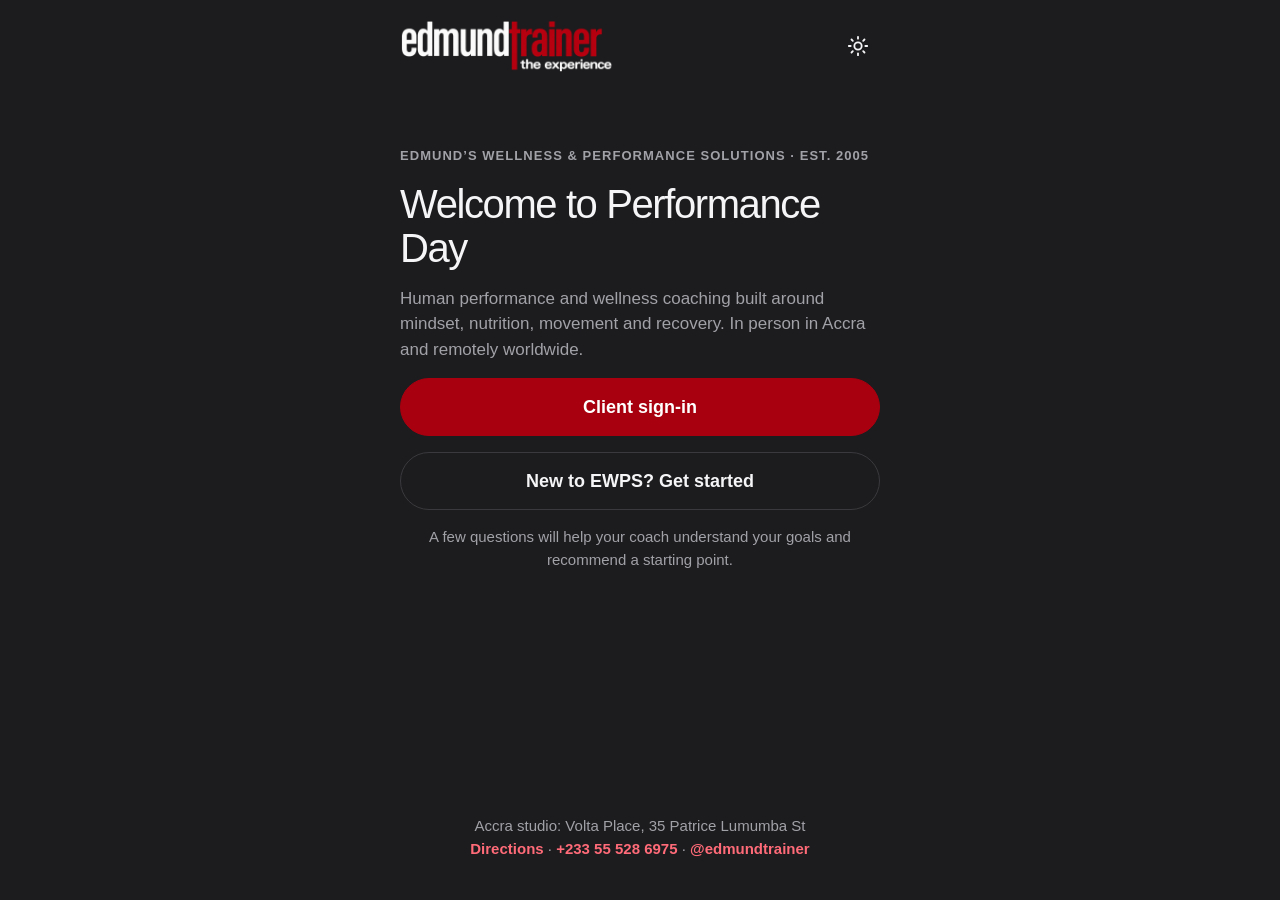
==== index.html @ da1c21c1 "Publish test build" ====
<!doctype html>
<html lang="en">
<head>
<meta charset="utf-8">
<meta name="viewport" content="width=device-width, initial-scale=1, viewport-fit=cover">
<title>Performance Day by EWPS</title>
<meta name="description" content="Human performance and wellness coaching by Edmund’s Wellness &amp; Performance Solutions, Accra.">
<meta name="theme-color" content="#1c1c1e">
<link rel="manifest" href="manifest.webmanifest">
<link rel="icon" href="icon.png" type="image/png">
<link rel="apple-touch-icon" href="icon.png">
  <script type="module" crossorigin src="./assets/index-C2_4aM_2.js"></script>
  <link rel="stylesheet" crossorigin href="./assets/index-CpLo59GN.css">
</head>
<body>
<div id="root"></div>
<noscript>Performance Day needs JavaScript turned on.</noscript>
</body>
</html>
---- assets/index-CpLo59GN.css ----
:root{--bg:#1c1c1e;--card:#29292c;--field:#232325;--fill:#343437;--fill-strong:#4a4a4f;--ink:#f5f5f7;--muted:#a1a1a8;--line:#3a3a3e;--accent:#a8000f;--accent-ink:#fff;--accent-soft:#d61e3033;--accent-mid:#d9606b;--accent-text:#ff6b78;--ok:#3ccb7f;--ok-soft:#3ccb7f26;--ok-fill:#1f9d5c;--warn:#f5b84a;--warn-soft:#f5b84a26;--bad:#ff6b78;--bad-soft:#d61e3033;--radius:26px;--shadow:none;--font:-apple-system, BlinkMacSystemFont, "SF Pro Display", "Segoe UI", Roboto, "Helvetica Neue", sans-serif;--lightningcss-light: ;--lightningcss-dark:initial;color-scheme:dark}:root[data-theme=light]{--bg:#f2f2f4;--card:#fff;--field:#fff;--fill:#e9e9ec;--fill-strong:#c9c9ce;--ink:#1c1c1e;--muted:#6b6b70;--line:#e2e2e6;--accent:#a0000e;--accent-soft:#f9e6e8;--accent-mid:#d98a91;--accent-text:#a0000e;--ok:#0f7a4d;--ok-soft:#e2f4ea;--ok-fill:#0f7a4d;--warn:#8a5a00;--warn-soft:#fff1d0;--bad:#b3261e;--bad-soft:#fde8e6;--lightningcss-light:initial;--lightningcss-dark: ;color-scheme:light}*{box-sizing:border-box}html{-webkit-text-size-adjust:100%}body{background:var(--bg);color:var(--ink);font:500 17px/1.5 var(--font);-webkit-font-smoothing:antialiased;margin:0}h1,h2,h3,p{margin:0}h1{letter-spacing:-.035em;font-size:32px;font-weight:500;line-height:1.1}h2{letter-spacing:-.02em;font-size:21px;font-weight:600;line-height:1.25}h3{font-size:17px;font-weight:600}a{color:var(--accent-text)}button,input,select,textarea{font:inherit;color:inherit}button{cursor:pointer}:focus-visible{outline:3px solid var(--accent-mid);outline-offset:2px}.muted{color:var(--muted)}.small{font-size:15px}.label{letter-spacing:.08em;text-transform:uppercase;color:var(--muted);font-size:13px;font-weight:700}.stack{flex-direction:column;gap:16px;display:flex}.stack.tight{gap:8px}.row{align-items:center;gap:12px;display:flex}.row.wrap{flex-wrap:wrap}.between{justify-content:space-between}.grow{flex:1;min-width:0}.center{text-align:center}.right{text-align:right}.nowrap{white-space:nowrap}.card{background:var(--card);border-radius:var(--radius);box-shadow:var(--shadow);padding:20px}.card.flat{box-shadow:none;border:1px solid var(--line)}.card.tap{text-align:left;border:0;width:100%;display:block}.card.tap:hover{background:var(--fill)}.btn{border:1.5px solid var(--line);min-height:48px;color:var(--ink);white-space:nowrap;background:0 0;border-radius:999px;justify-content:center;align-items:center;gap:8px;padding:0 22px;font-weight:700;text-decoration:none;display:inline-flex}.btn:hover{border-color:var(--ink)}.btn.primary{background:var(--accent);border-color:var(--accent);color:var(--accent-ink)}.btn.primary:hover{filter:brightness(1.08)}.btn.dark{background:var(--ink);border-color:var(--ink);color:var(--bg)}.btn.white{color:#1c1c1e;background:#fff;border-color:#fff}.btn.danger{color:var(--bad)}.btn.sm{min-height:44px;padding:0 16px;font-size:15px}.btn.block{width:100%}.btn.big{min-height:58px;font-size:18px}.btn:disabled{opacity:.45;cursor:not-allowed}.icon-btn{width:44px;height:44px;color:inherit;background:0 0;border:0;border-radius:50%;place-items:center;display:inline-grid}.icon-btn:hover{background:var(--fill)}.link{color:var(--accent-text);background:0 0;border:0;min-height:44px;padding:0;font-weight:700;text-decoration:none}.badge{background:var(--fill);color:var(--ink);white-space:nowrap;border-radius:999px;align-items:center;gap:6px;padding:3px 10px;font-size:13px;font-weight:700;display:inline-flex}.badge.ok{background:var(--ok-soft);color:var(--ok)}.badge.warn{background:var(--warn-soft);color:var(--warn)}.badge.bad{background:var(--bad-soft);color:var(--bad)}.badge.info{background:var(--accent-soft);color:var(--accent-text)}.logo{object-fit:contain;align-self:flex-start;width:auto;height:34px;display:block}.logo.lg{height:52px}.logo.on-light,:root[data-theme=light] .logo.on-dark{display:none}:root[data-theme=light] .logo.on-light{display:block}.card.tap.row{display:flex}.avatar{background:var(--fill);color:var(--ink);letter-spacing:.02em;border-radius:50%;flex:none;place-items:center;font-weight:600;display:grid}.input,select.input,textarea.input{border:1.5px solid var(--line);background:var(--field);border-radius:14px;width:100%;min-height:52px;padding:12px 16px}textarea.input{resize:vertical;min-height:96px}.input[type=date],.input[type=time]{appearance:none;min-width:0;max-width:100%;display:block}.input:focus{border-color:var(--accent);box-shadow:0 0 0 4px var(--accent-soft);outline:none}.field{flex-direction:column;gap:8px;font-weight:700;display:flex}.field .hint{color:var(--muted);font-size:15px;font-weight:500}.chips{flex-wrap:wrap;gap:8px;display:flex}.chips.scroll{scrollbar-width:none;flex-wrap:nowrap;margin:0 -20px;padding:2px 20px;overflow-x:auto}.chip{border:1.5px solid var(--line);background:var(--field);white-space:nowrap;border-radius:999px;min-height:44px;padding:0 16px;font-weight:600}.chip[aria-pressed=true],.chip.on{background:var(--ink);border-color:var(--ink);color:var(--bg)}.choice{border:1.5px solid var(--line);background:var(--field);text-align:left;border-radius:16px;align-items:center;gap:12px;width:100%;min-height:56px;padding:12px 16px;font-weight:600;display:flex}.choice[aria-pressed=true]{border-color:var(--accent);background:var(--accent-soft)}.choice .dot{border:2px solid var(--fill-strong);border-radius:50%;flex:none;place-items:center;width:22px;height:22px;display:grid}.choice[aria-pressed=true] .dot{border-color:var(--accent);background:var(--accent);color:#fff}.switch{background:var(--fill-strong);border:0;border-radius:999px;flex:none;width:52px;height:32px;transition:background .15s;position:relative}.switch:after{content:"";background:#fff;border-radius:50%;width:26px;height:26px;transition:transform .15s;position:absolute;top:3px;left:3px;box-shadow:0 1px 3px #00000040}.switch[aria-checked=true]{background:var(--accent)}.switch[aria-checked=true]:after{transform:translate(20px)}.seg{background:var(--fill);border-radius:999px;padding:4px;display:flex}.seg button{min-height:44px;color:var(--muted);background:0 0;border:0;border-radius:999px;flex:1;padding:0 12px;font-weight:700}.seg button[aria-pressed=true]{background:var(--ink);color:var(--bg)}.list{flex-direction:column;display:flex}.list>*{border-bottom:1px solid var(--line);padding:14px 0}.list>:last-child{border-bottom:0;padding-bottom:0}.list>:first-child{padding-top:0}.list-btn:last-child{border-bottom:0}a.list-btn{color:inherit;padding:12px 0;text-decoration:none}.clamp{-webkit-line-clamp:2;-webkit-box-orient:vertical;display:-webkit-box;overflow:hidden}.list-btn{border:0;border-bottom:1px solid var(--line);text-align:left;background:0 0;align-items:center;gap:12px;width:100%;min-height:56px;padding:10px 0;display:flex}.bar{background:var(--fill);border-radius:999px;height:10px;overflow:hidden}.bar>i{background:var(--accent);border-radius:999px;height:100%;display:block}.sheet-back{z-index:50;background:#12151a73;justify-content:center;align-items:flex-end;animation:.15s fade;display:flex;position:fixed;inset:0}.sheet{background:var(--bg);width:100%;max-width:560px;max-height:92dvh;padding:20px 20px calc(24px + env(safe-area-inset-bottom));border-radius:28px 28px 0 0;animation:.2s rise;overflow-y:auto}.sheet.drawer{max-width:620px}@media (width>=900px){.sheet-back{align-items:center}.sheet{border-radius:28px}.sheet-back.drawer{justify-content:flex-end;align-items:stretch}.sheet.drawer{border-radius:0;height:100dvh;max-height:none;padding:28px;animation:.2s slide}}@keyframes fade{0%{opacity:0}}@keyframes rise{0%{opacity:0;transform:translateY(24px)}}@keyframes slide{0%{opacity:0;transform:translate(40px)}}@media (prefers-reduced-motion:reduce){*{transition:none!important;animation:none!important}}.toast{left:50%;bottom:calc(96px + env(safe-area-inset-bottom));z-index:60;background:var(--ink);color:var(--bg);text-align:center;border-radius:999px;max-width:calc(100vw - 32px);padding:12px 20px;font-size:15px;font-weight:600;animation:.2s rise;position:fixed;transform:translate(-50%);box-shadow:0 8px 24px #00000040}.phone h1{font-size:40px}.phone{max-width:520px;min-height:100dvh;padding:20px 20px calc(110px + env(safe-area-inset-bottom));flex-direction:column;gap:18px;margin:0 auto;display:flex}.tabbar{z-index:20;left:50%;bottom:calc(12px + env(safe-area-inset-bottom));background:var(--card);border:1px solid var(--line);border-radius:999px;width:min(488px,100vw - 24px);padding:6px;display:flex;position:fixed;transform:translate(-50%)}.tabbar a{text-align:center;white-space:nowrap;letter-spacing:-.01em;min-width:0;min-height:56px;color:var(--muted);border-radius:22px;flex-direction:column;flex:1 1 0;justify-content:center;align-items:center;gap:2px;padding:0 2px;font-size:clamp(9.5px,2.9vw,11px);font-weight:700;line-height:1.15;text-decoration:none;display:flex}.tabbar a[aria-current=page]{background:var(--accent);color:#fff}.hero{background:var(--accent);color:#fff;border-radius:34px;flex-direction:column;gap:16px;padding:24px;display:flex;position:relative;overflow:hidden}.hero:before{content:"";background:#ffffff1a;border-radius:50%;width:220px;height:220px;position:absolute;top:-70px;right:-70px}.hero:after{content:"";background:#ffffff12;border-radius:50%;width:120px;height:120px;position:absolute;top:60px;right:30px}.hero>*{z-index:1;position:relative}.hero .label{color:#ffffffc7}.hero .lift{border-top:1px solid #fff3;justify-content:space-between;gap:12px;padding:10px 0;font-size:16px;display:flex}.hero .lift b{font-weight:700}.hero .lift small{opacity:.8;font-size:14px;font-weight:500;display:block}.week{grid-template-columns:repeat(7,1fr);gap:6px;display:grid}.week div{color:var(--muted);flex-direction:column;align-items:center;gap:6px;font-size:13px;font-weight:700;display:flex}.week i{background:var(--fill);width:38px;height:38px;color:var(--ink);border-radius:50%;place-items:center;font-size:15px;font-style:normal;display:grid}.week .done i{background:var(--ok-fill);color:#fff}.week .now i{box-shadow:0 0 0 2px var(--bg), 0 0 0 4px var(--ink)}.week .now{color:var(--ink)}.bubble{background:var(--card);max-width:86%;box-shadow:var(--shadow);border-radius:20px 20px 20px 6px;align-self:flex-start;padding:12px 16px}.bubble.mine{background:var(--accent);color:#fff;border-radius:20px 20px 6px;align-self:flex-end}.bubble time{opacity:.7;margin-top:4px;font-size:12px;display:block}.stats{grid-template-columns:repeat(auto-fit,minmax(96px,1fr));gap:12px;display:grid}.stat{background:var(--card);border-radius:var(--radius);box-shadow:var(--shadow);padding:16px}.stat b{letter-spacing:-.02em;font-size:30px;font-weight:500;line-height:1.1;display:block}.stat span{color:var(--muted);font-size:14px;font-weight:600}.stat em{color:var(--ok);font-size:14px;font-style:normal;font-weight:700}button.stat{text-align:left;border:0}button.stat:hover{outline:2px solid var(--ink)}.check{text-align:left;background:0 0;border:0;align-items:center;gap:12px;width:100%;min-height:52px;padding:4px 0;font-weight:600;display:flex}.check .box{border:2px solid var(--fill-strong);color:#0000;border-radius:50%;flex:none;place-items:center;width:28px;height:28px;display:grid}.check[aria-pressed=true] .box{background:var(--ok-fill);border-color:var(--ok-fill);color:#fff}.check[aria-pressed=true] .t{color:var(--muted);text-decoration:line-through}.player{flex-direction:column;gap:16px;max-width:560px;min-height:100dvh;margin:0 auto;padding:12px 20px 32px;display:flex}.stage{aspect-ratio:16/10;color:#fff;background:#0e0e10;border-radius:28px;position:relative;overflow:hidden}.stage video{object-fit:cover;width:100%;height:100%;position:absolute;inset:0}.stage .ph{color:#fff9;place-items:center;display:grid;position:absolute;inset:0}.coach{grid-template-columns:104px 1fr;gap:10px;display:grid}.coach .map{background:var(--card);text-align:center;color:var(--muted);border-radius:20px;flex-direction:column;align-items:center;gap:4px;padding:10px 8px;font-size:12px;font-weight:600;display:flex}.coach .map svg{width:100%;height:96px}.coach .cue{background:var(--card);text-align:left;color:var(--ink);border:0;border-radius:20px;padding:14px 16px;font-size:17px;font-weight:600;line-height:1.35}.coach .cue small{color:var(--muted);letter-spacing:.06em;text-transform:uppercase;margin-bottom:4px;font-size:12px;font-weight:700;display:block}.set{grid-template-columns:32px 1fr 1fr 48px;align-items:center;gap:6px;padding:8px 0;display:grid}.set .n{background:var(--fill);border-radius:50%;place-items:center;width:32px;height:32px;font-size:15px;font-weight:700;display:grid}.set.done .n{background:var(--ok-fill);color:#fff}.stepper{background:var(--field);border:1.5px solid var(--line);border-radius:14px;align-items:center;height:52px;display:flex}.stepper button{width:32px;height:100%;color:var(--muted);background:0 0;border:0;font-size:22px;font-weight:700}.stepper span{text-align:center;white-space:nowrap;flex:1;font-size:16px;font-weight:700}.set .tick{border:2px solid var(--fill-strong);background:var(--field);width:48px;height:48px;color:var(--fill-strong);border-radius:50%;place-items:center;display:grid}.set.done .tick{background:var(--ok-fill);border-color:var(--ok-fill);color:#fff}.rest{background:var(--ink);color:var(--bg);border-radius:20px;align-items:center;gap:12px;padding:14px 18px;display:flex;position:sticky;bottom:12px;box-shadow:0 12px 32px #0000004d}.rest b{font-variant-numeric:tabular-nums;font-size:26px;font-weight:700}.steps{gap:4px;display:flex}.steps i{background:var(--fill-strong);border-radius:99px;flex:1;height:5px}.steps i.on{background:var(--accent)}.gps{grid-template-columns:1fr auto 1fr;align-items:center;gap:10px;display:grid}.gps .pt{background:var(--card);box-shadow:var(--shadow);border-radius:16px;padding:12px 14px}table.t{border-collapse:collapse;width:100%;font-size:16px}table.t th{text-align:left;letter-spacing:.06em;text-transform:uppercase;color:var(--muted);padding:0 8px 8px 0;font-size:13px;font-weight:700}table.t td{border-top:1px solid var(--line);vertical-align:middle;padding:12px 8px 12px 0}table.t tr.tap{cursor:pointer}table.t tr.tap:hover td{background:var(--fill)}.team{grid-template-columns:264px 1fr;min-height:100dvh;display:grid}.side{background:var(--card);border-right:1px solid var(--line);flex-direction:column;gap:4px;height:100dvh;padding:24px 16px;display:flex;position:sticky;top:0;overflow-y:auto}.brand{letter-spacing:-.01em;align-items:center;gap:10px;padding:0 8px 20px;font-size:17px;font-weight:600;display:flex}.brand .logo{height:34px}.nav a{min-height:46px;color:var(--muted);white-space:nowrap;border-radius:14px;align-items:center;gap:12px;padding:0 12px;font-size:16px;font-weight:700;text-decoration:none;display:flex}.nav a svg{flex:none}.nav a:hover{background:var(--fill);color:var(--ink)}.nav a[aria-current=page]{background:var(--ink);color:var(--bg)}.nav a .count{background:var(--accent);color:#fff;border-radius:999px;margin-left:auto;padding:1px 8px;font-size:12px}.nav{flex-direction:column;gap:4px;display:flex}.side .who{border-top:1px solid var(--line);margin-top:auto;padding:12px 8px 0}.main{min-width:0;padding:32px clamp(16px,4vw,48px) 64px}.main>.stack{max-width:1120px}.main .stats{grid-template-columns:repeat(auto-fit,minmax(150px,1fr))}.cols{grid-template-columns:repeat(auto-fit,minmax(min(100%,400px),1fr));align-items:start;gap:16px;display:grid}.topbar{display:none}@media (width<=899px){.team{display:block}.side{z-index:20;border-right:0;border-bottom:1px solid var(--line);flex-direction:column;gap:6px;height:auto;padding:10px 12px 8px;position:sticky;top:0}.brand{padding:0 4px;font-size:16px}.brand .logo{height:26px}.nav{scrollbar-width:none;flex-direction:row;gap:6px;overflow-x:auto}.nav a{background:var(--fill);border-radius:999px;min-height:44px;padding:0 14px;font-size:15px}.nav a svg,.side .who{display:none}.main{padding:20px 16px 64px}h1{font-size:26px}.hide-sm{display:none}}@media (width>=900px){.only-sm{display:none}}.cal{grid-template-columns:repeat(7,minmax(128px,1fr));gap:8px;padding-bottom:8px;display:grid;overflow-x:auto}.cal .day{background:var(--card);border-radius:16px;flex-direction:column;gap:6px;min-height:200px;padding:10px;display:flex}.cal .day.now{outline:2px solid var(--ink)}.cal .slot{text-align:left;background:var(--fill);border:0;border-radius:10px;width:100%;padding:8px;font-size:14px;font-weight:600;line-height:1.3}.cal .slot.pt{background:var(--accent-soft)}.cal .slot.group{background:var(--ok-soft)}.cal .slot.assessment{background:var(--warn-soft)}.cal .slot.free{border:1.5px dashed var(--line);color:var(--muted);background:0 0}.cal .slot.block{background:repeating-linear-gradient(135deg, var(--fill) 0 6px, transparent 6px 12px);color:var(--muted)}.banner{background:var(--warn-soft);color:var(--warn);border-radius:16px;padding:12px 16px;font-size:15px;font-weight:600}.demo-links{max-width:720px;margin:0 auto;padding:48px 20px}details.fold>summary{cursor:pointer;justify-content:space-between;align-items:center;min-height:32px;list-style:none;display:flex}details.fold>summary::-webkit-details-marker{display:none}details.fold>summary:after{content:"+";color:var(--muted);font-size:24px}details.fold[open]>summary:after{content:"–"}.diagram{background:#000;border-radius:20px;width:100%;display:block}.diagram.zoom{margin:0 auto;overflow:hidden}.diagram.zoom img{max-width:none;height:100%;transition:transform .25s;display:block}.parts{background:var(--card);border-radius:20px;align-items:center;gap:8px;padding:10px 8px;display:flex}.parts .grow{flex-direction:column;justify-content:center;min-height:56px;display:flex}.parts small{color:var(--muted);font-weight:600}.parts b{font-size:19px}.parts p{margin:2px 0 0;font-size:17px;line-height:1.35}.thumb{aspect-ratio:16/9;object-fit:cover;background:#000;border-radius:10px;flex:none;width:88px}.period{border-top:1px solid var(--line);flex-direction:column;gap:2px;padding:8px 0;display:flex}.period:first-of-type{border-top:0}.period.now .label{color:var(--accent-text)}.dose{background:var(--ink);color:var(--bg)}.dose .label{color:var(--accent-mid)}.dose p{margin:0;font-size:20px;font-weight:600;line-height:1.35}.highlight{box-shadow:0 0 0 3px var(--accent)}@media (prefers-reduced-motion:reduce){.diagram.zoom img{transition:none}}
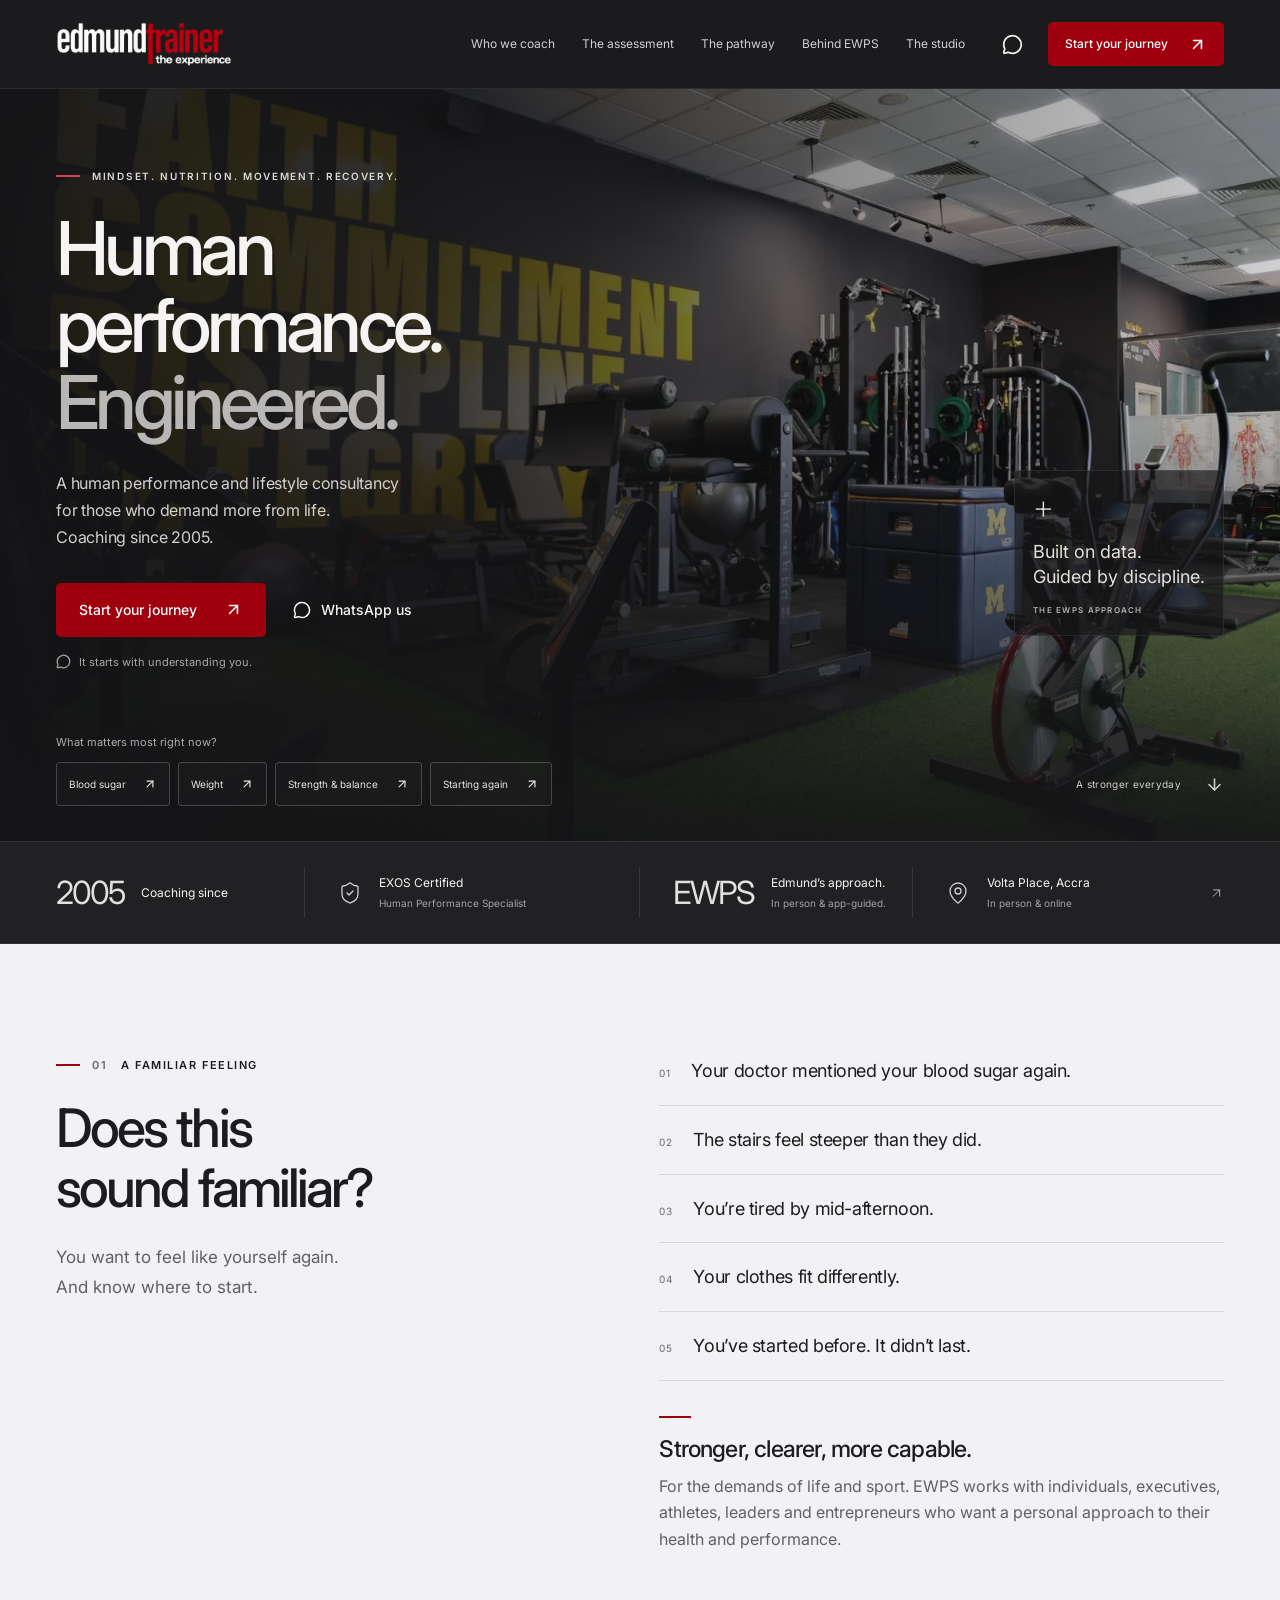
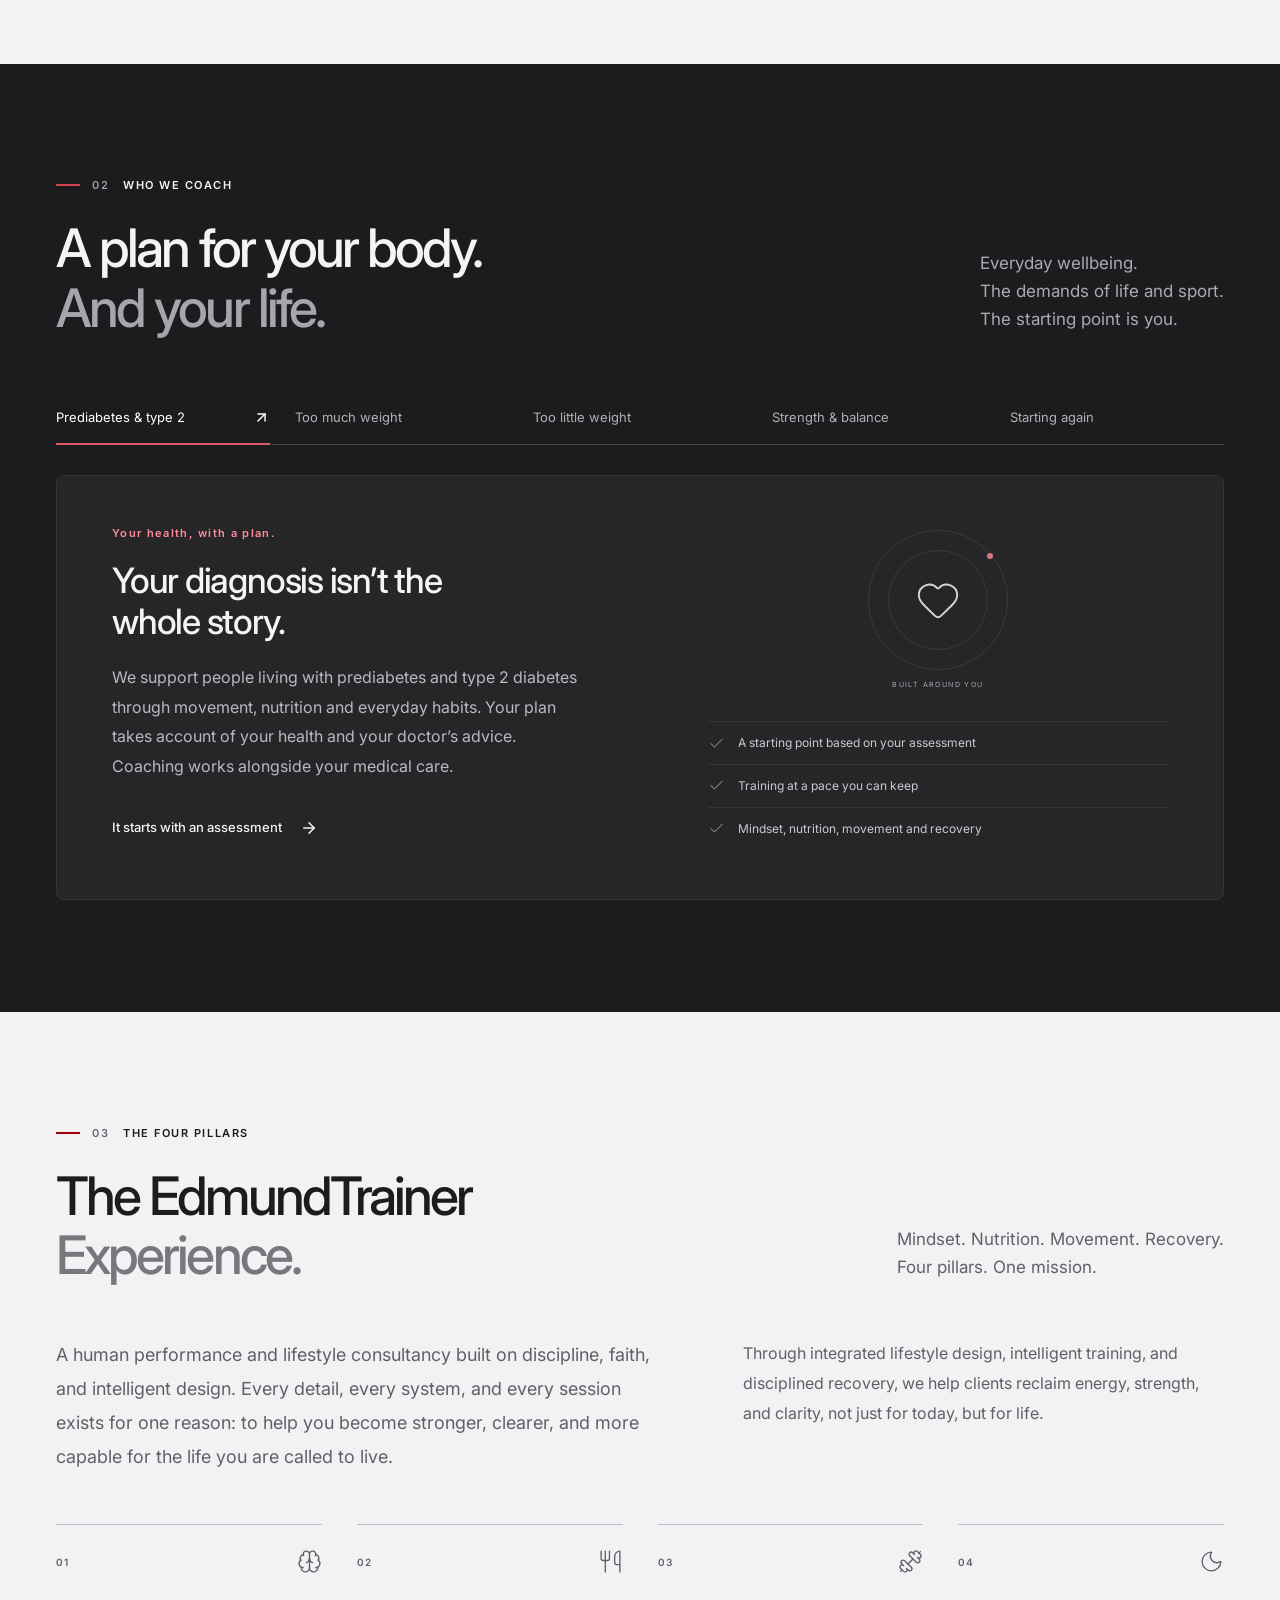
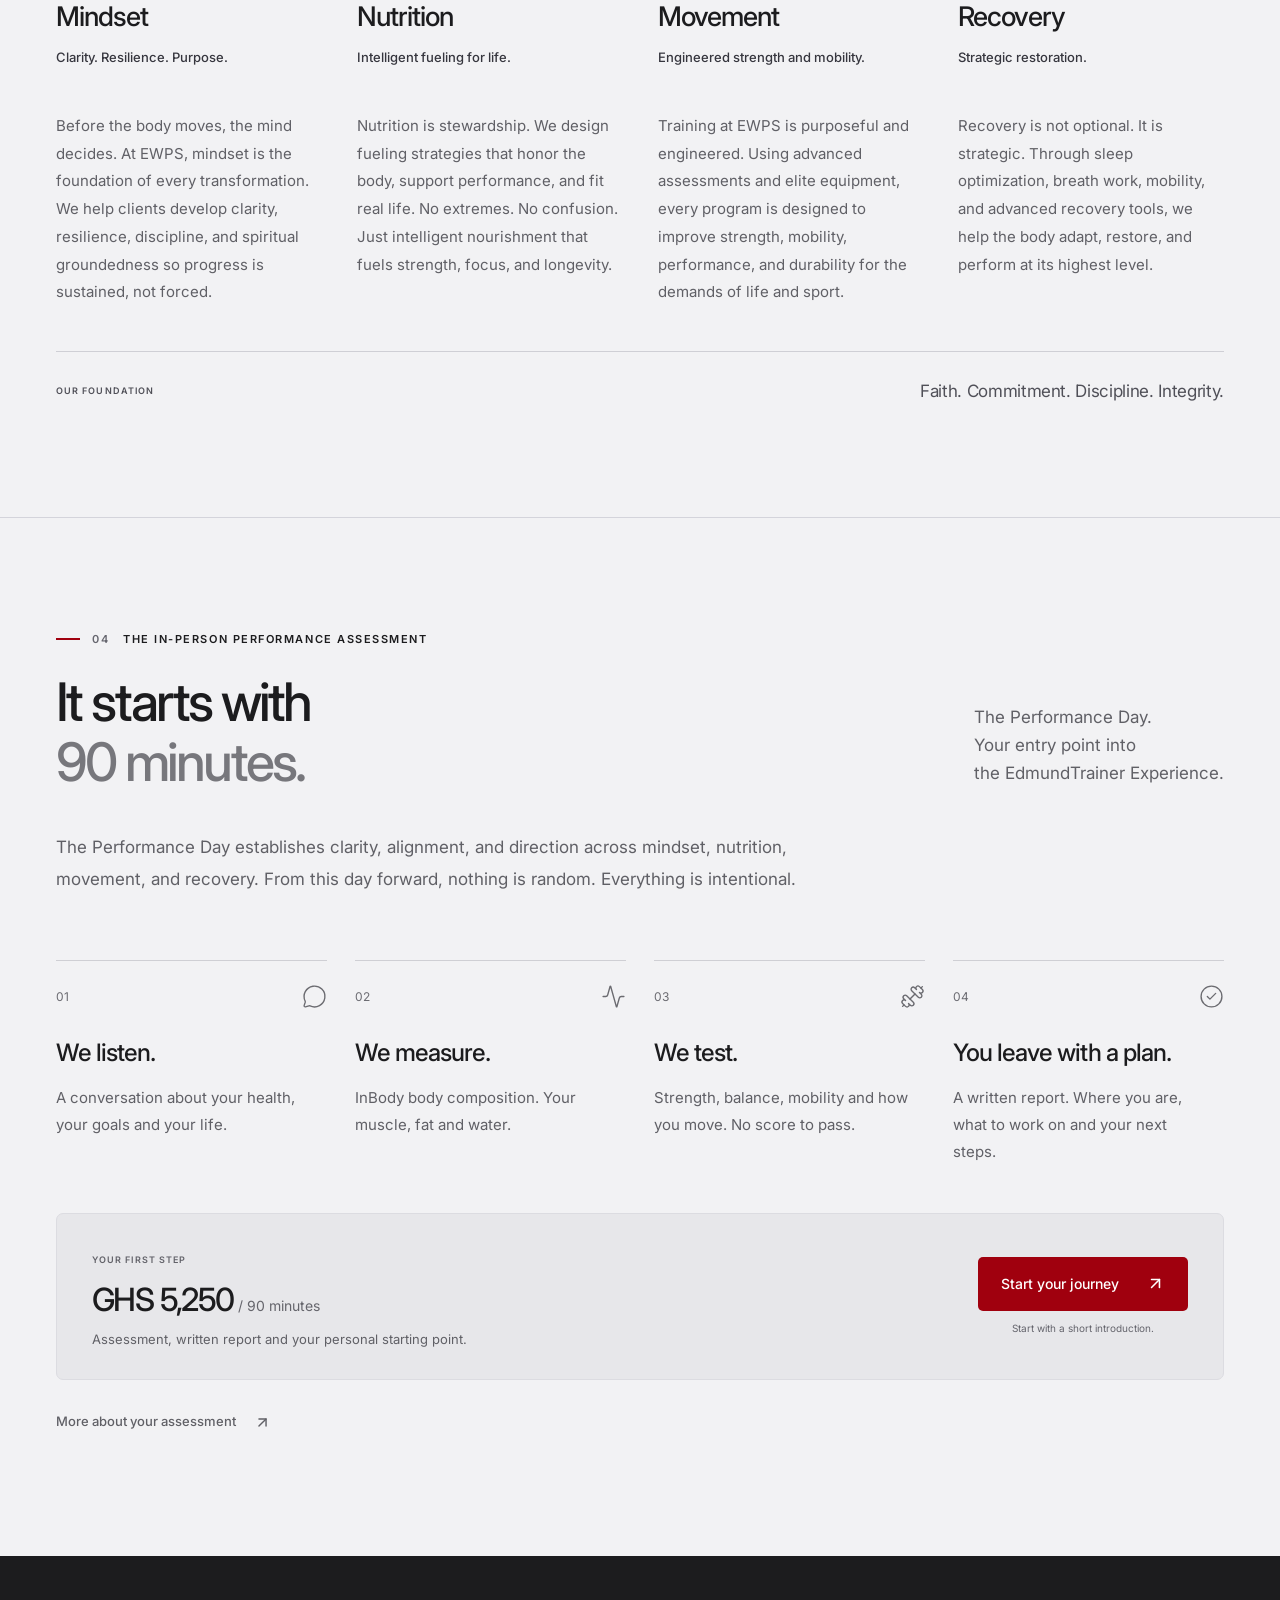
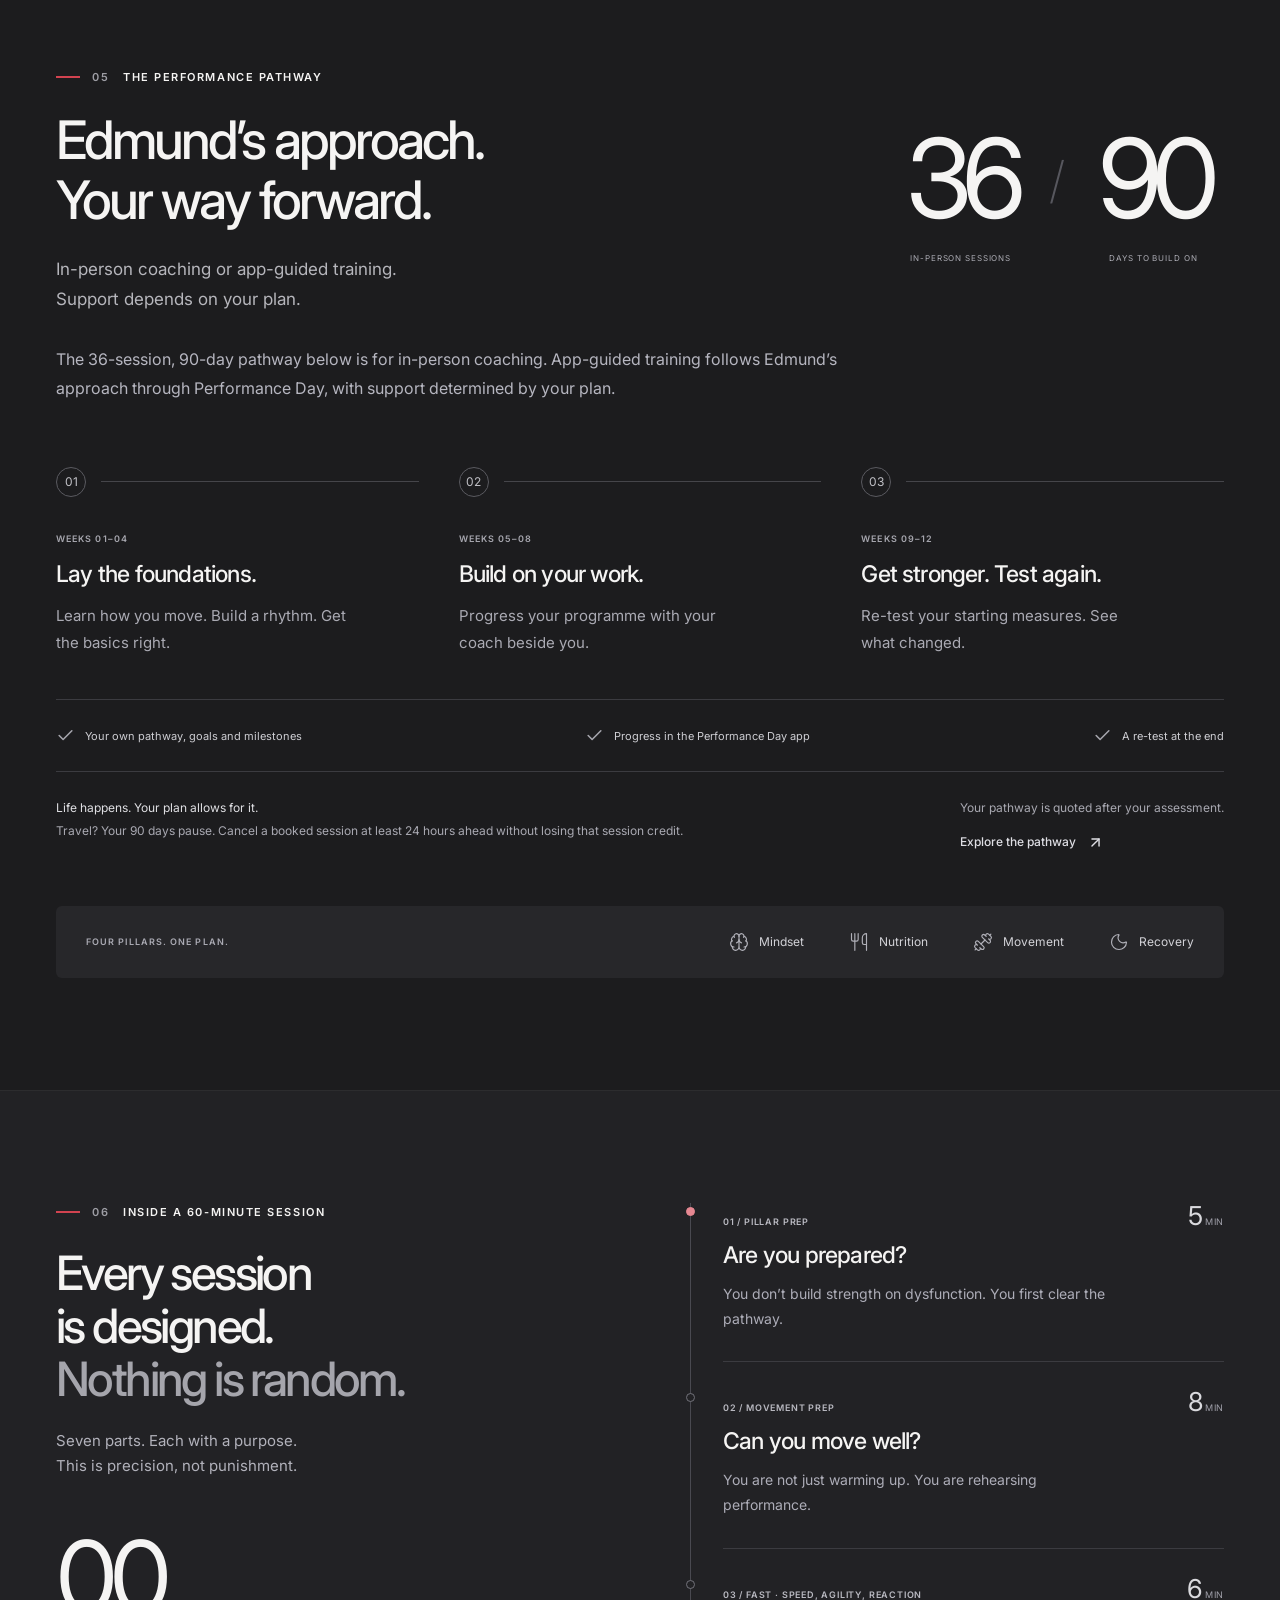
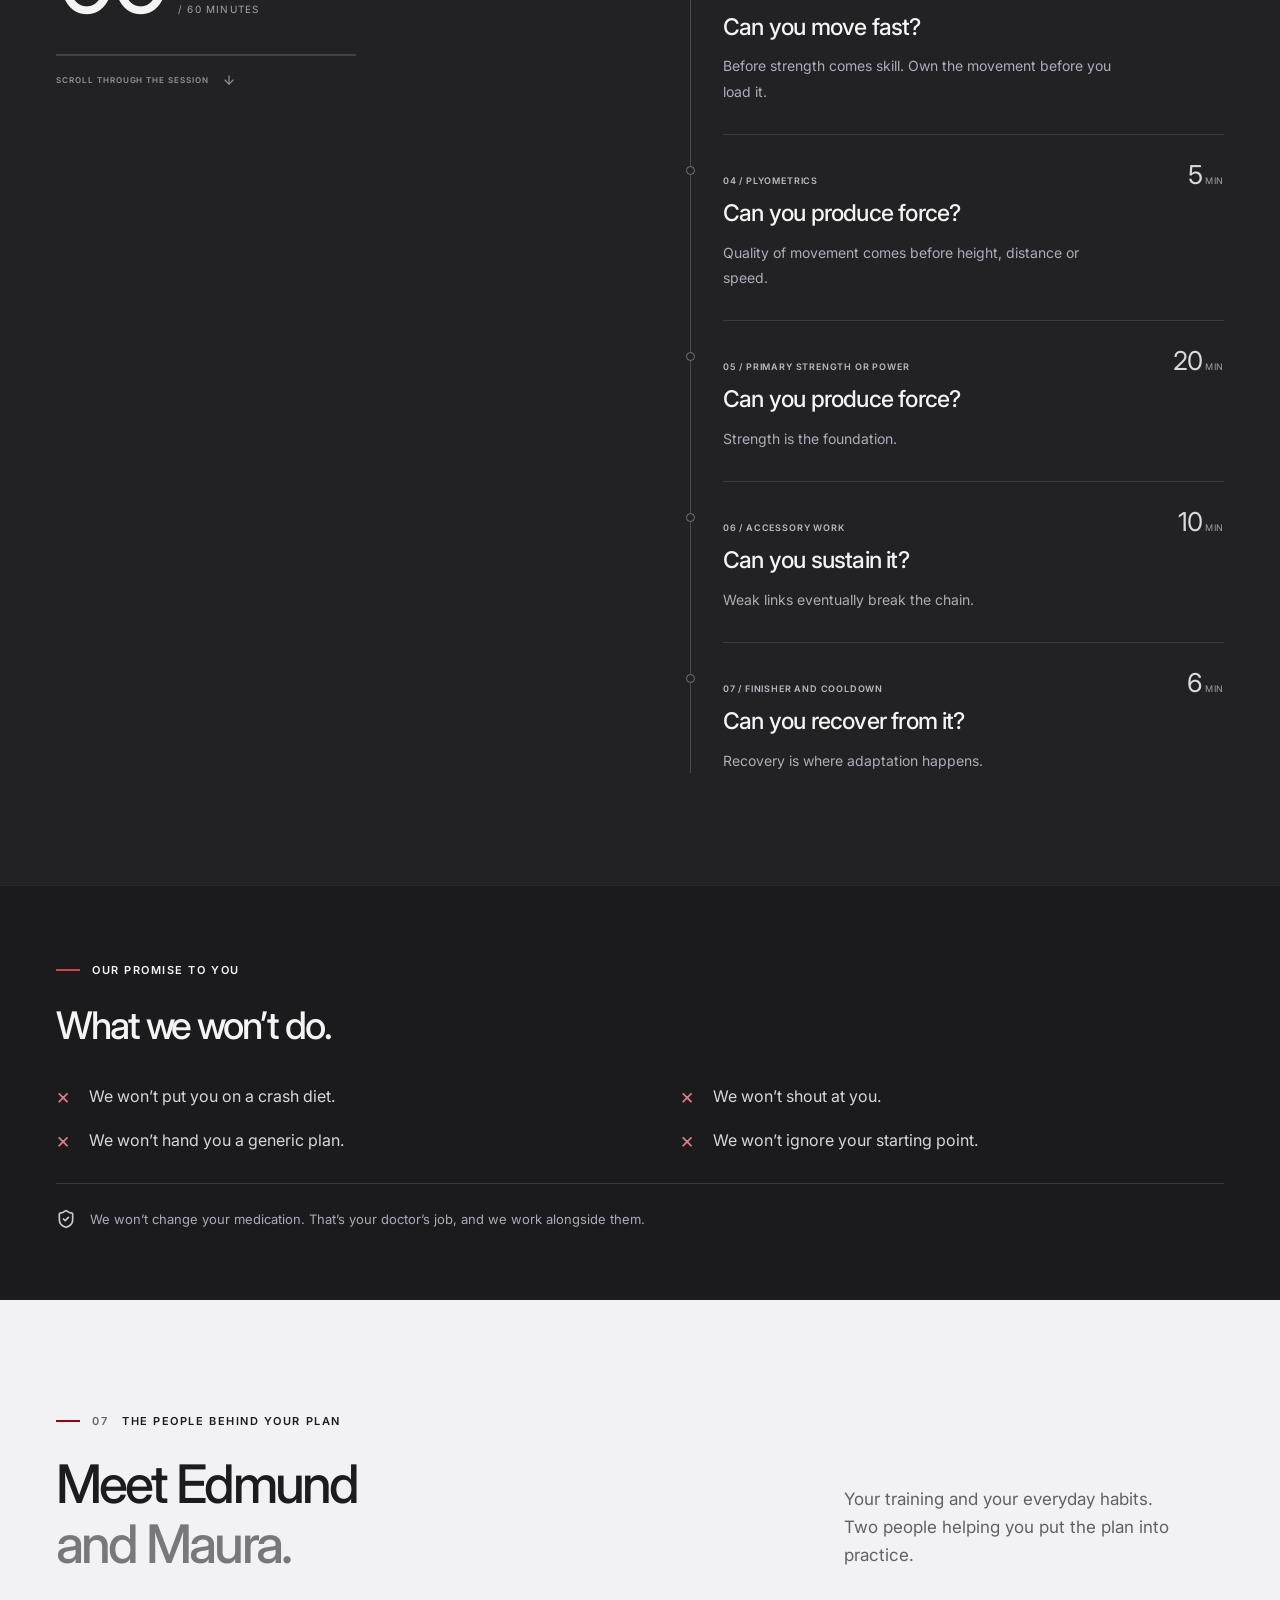
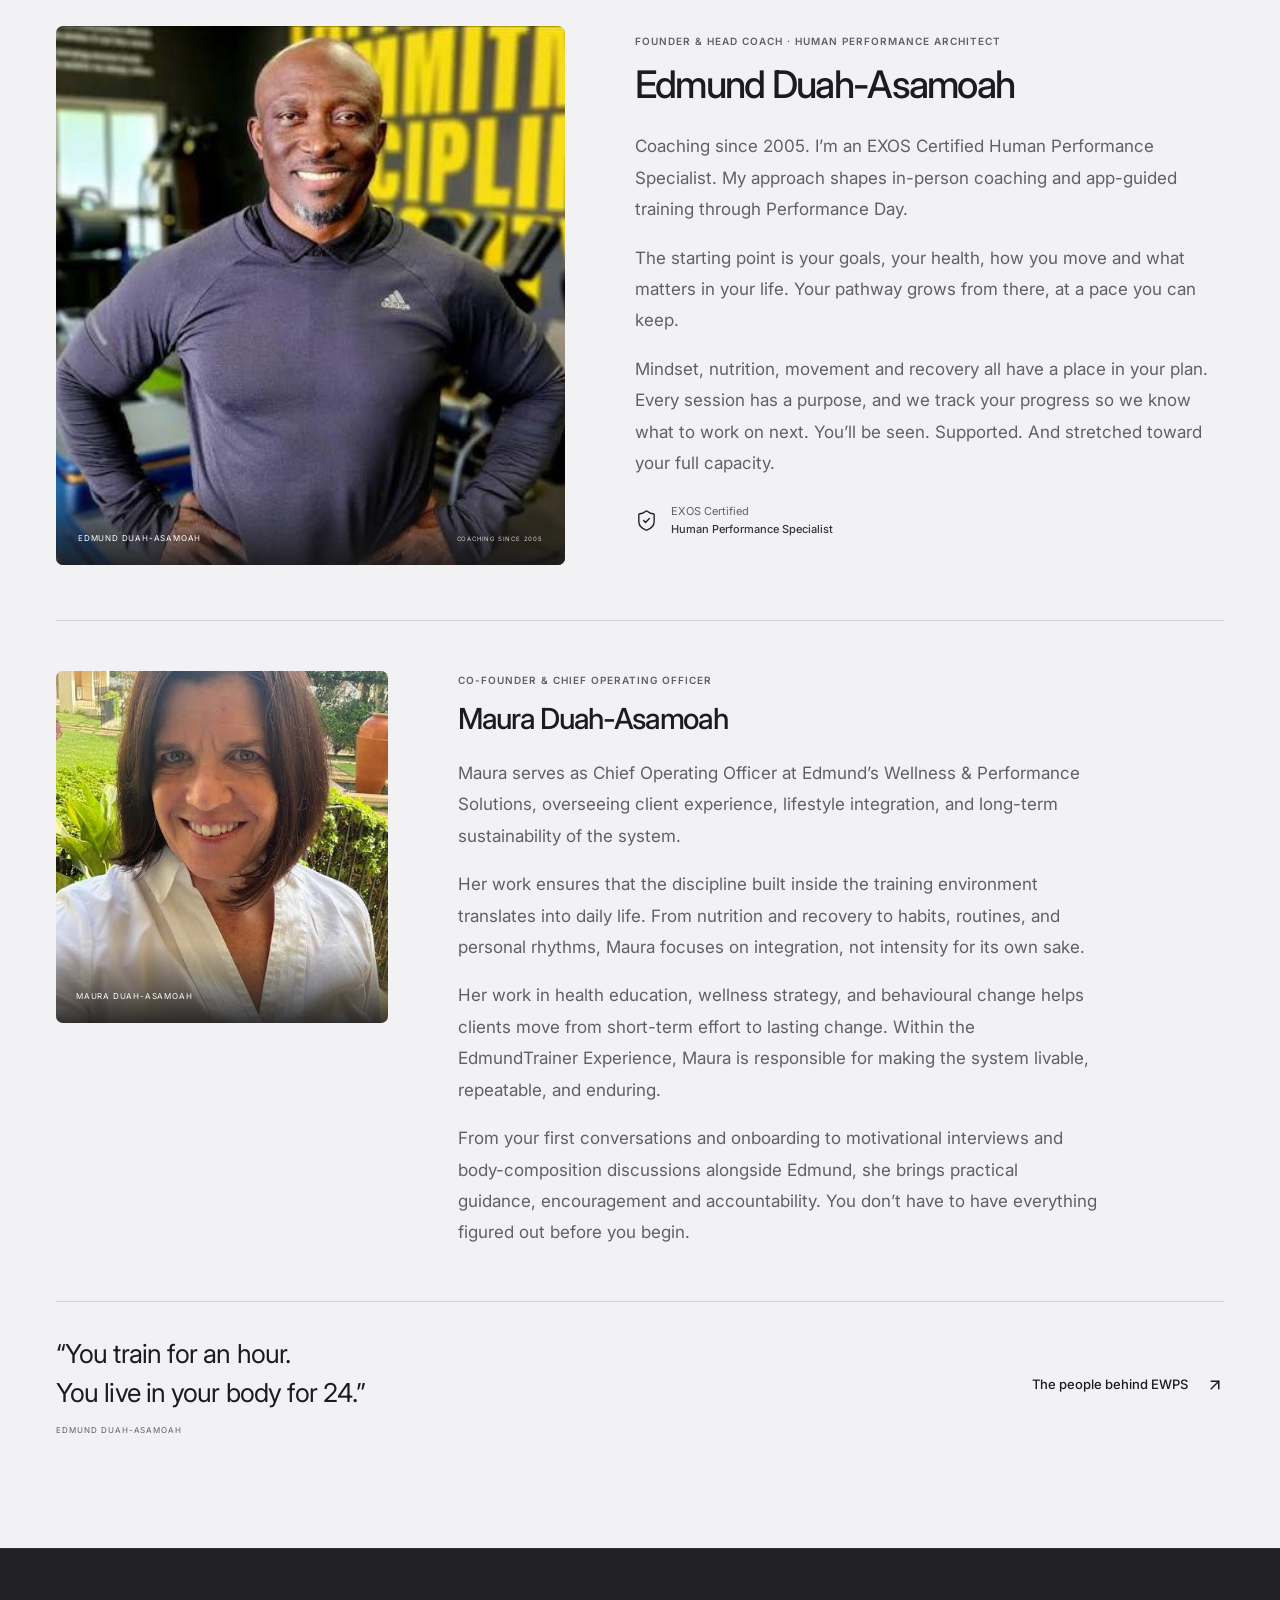
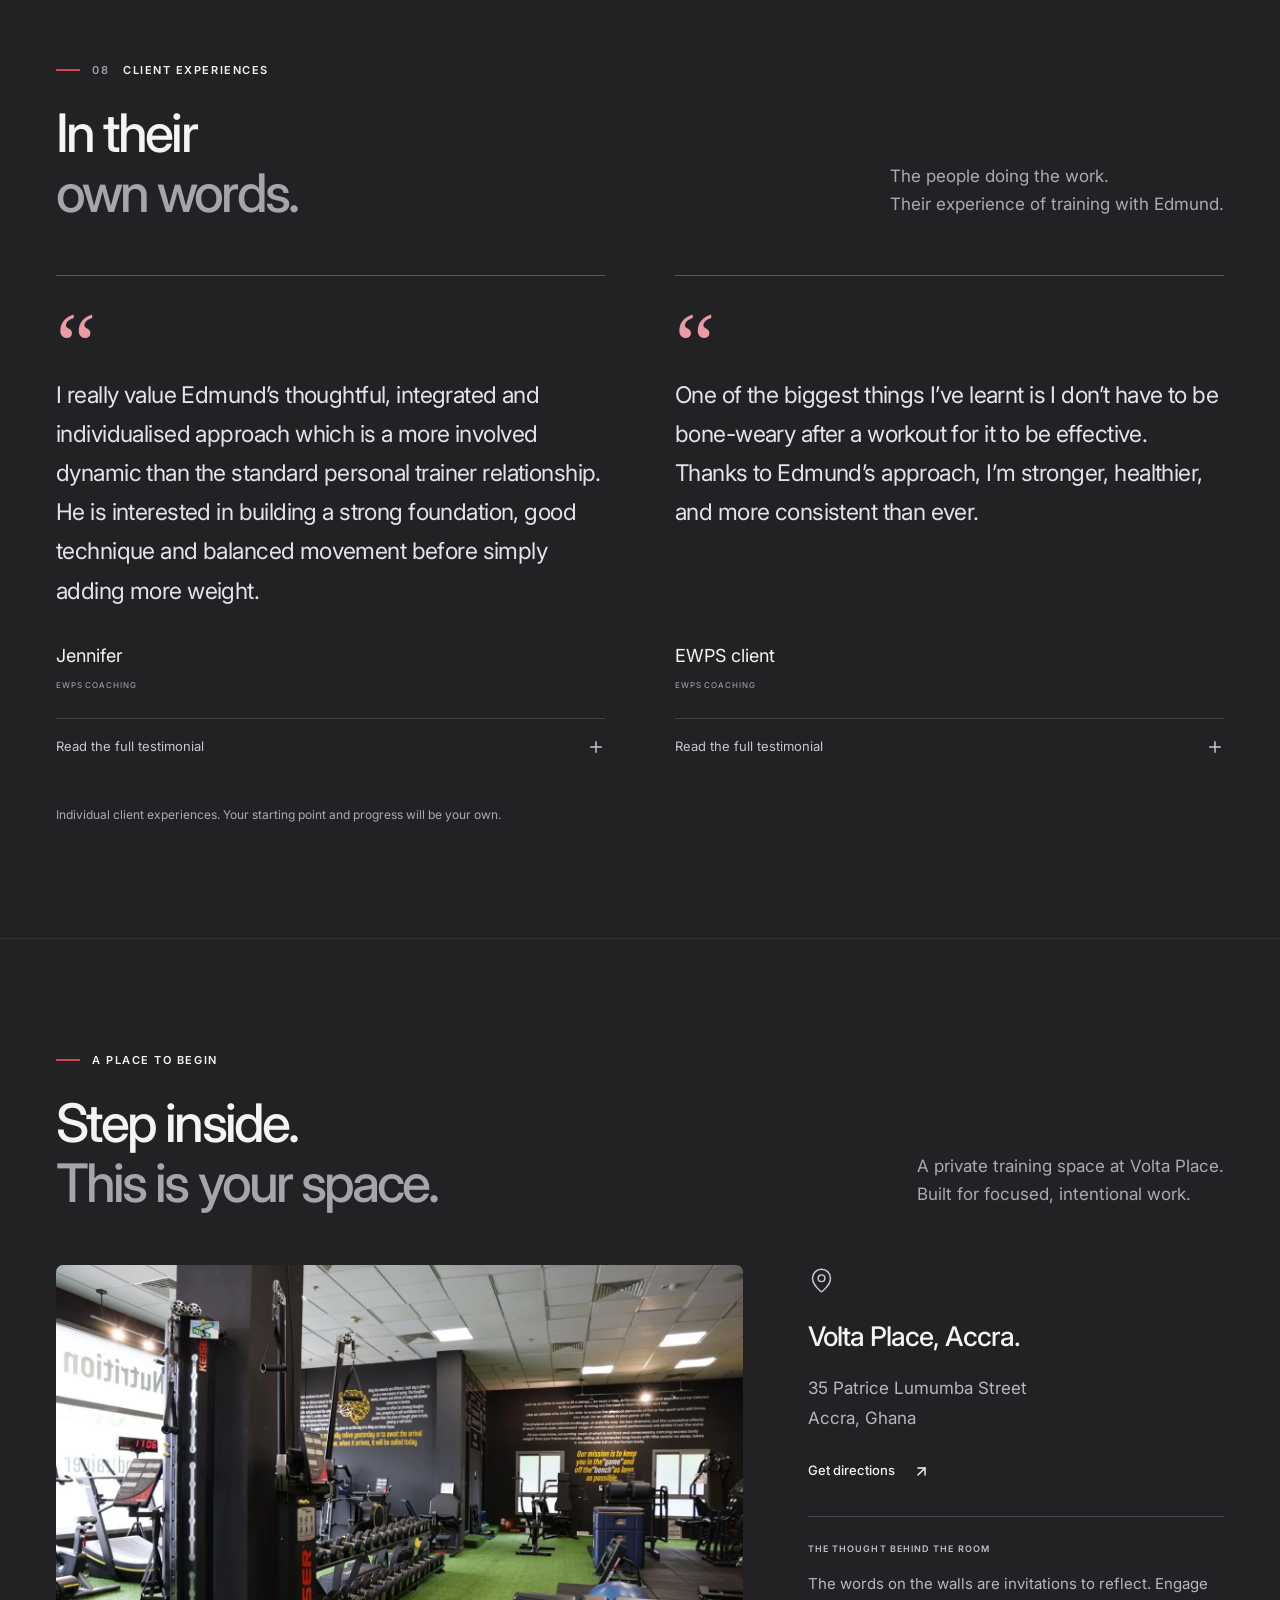
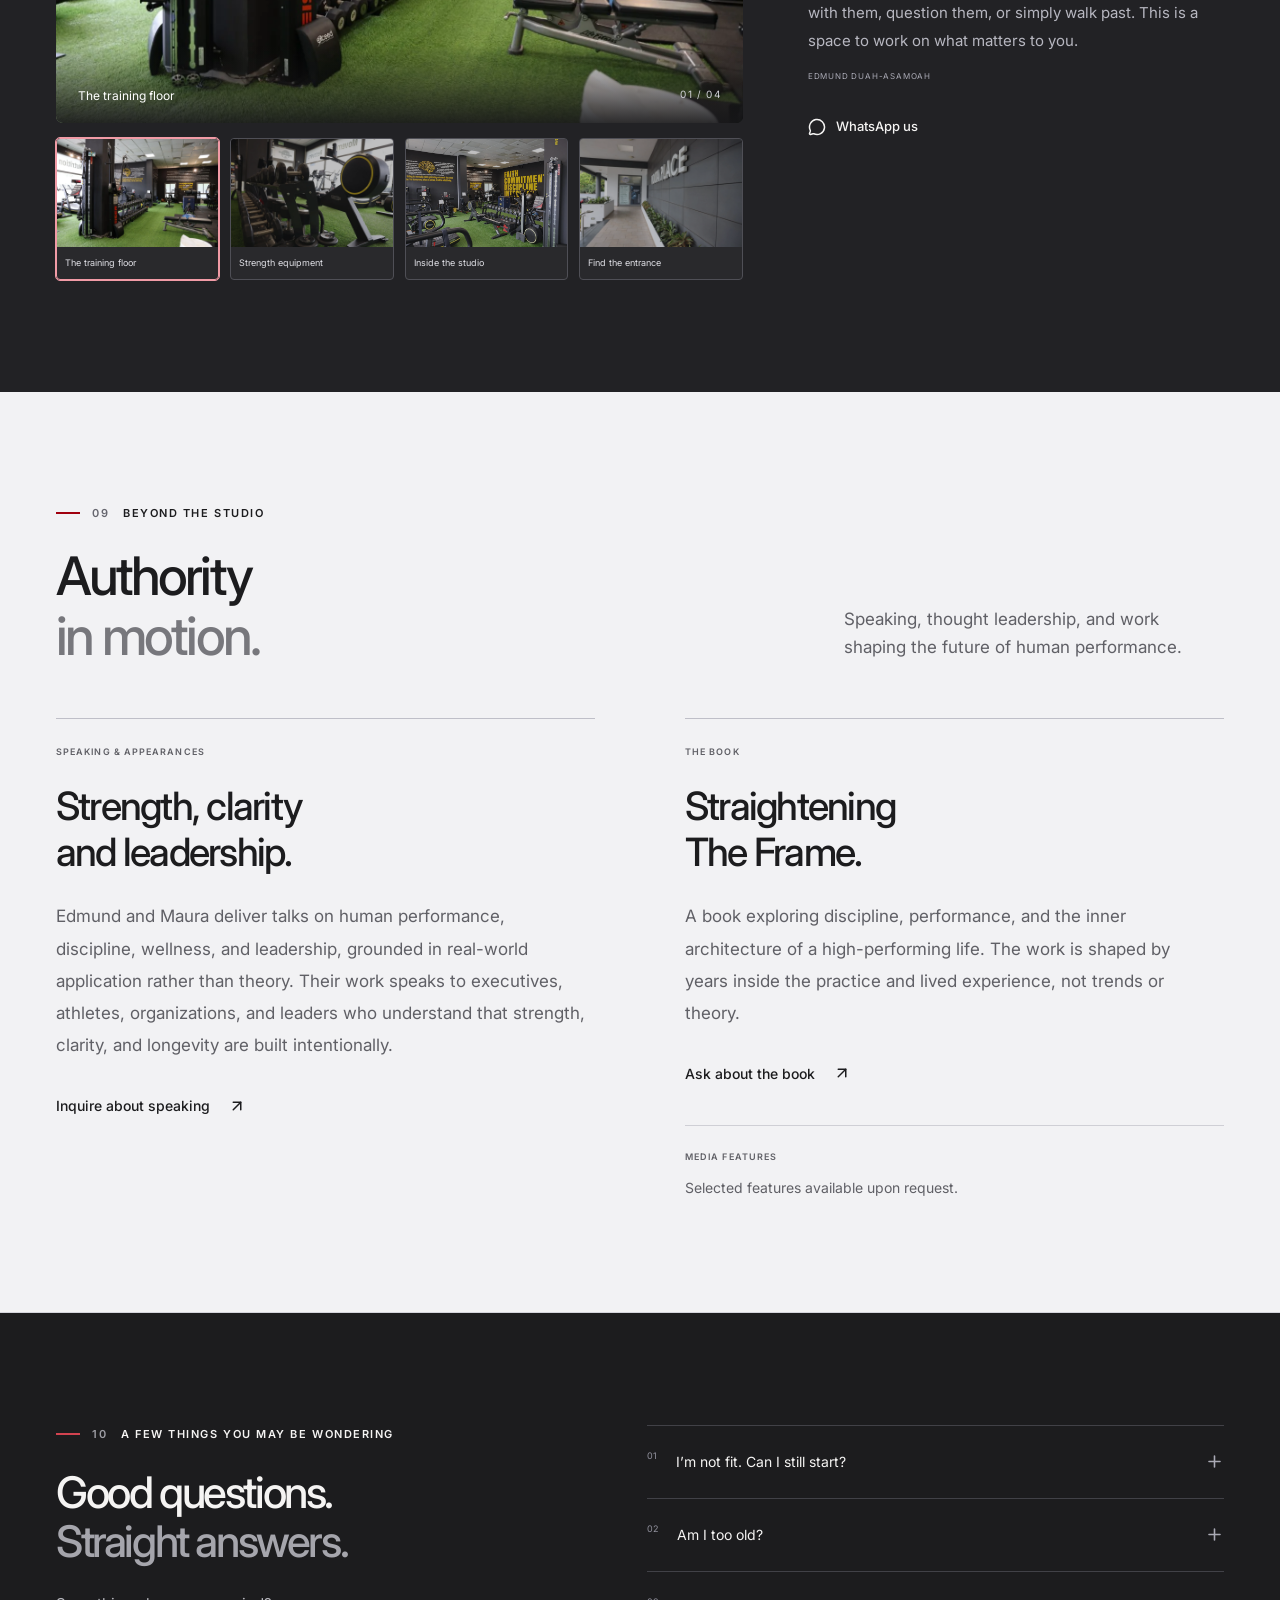
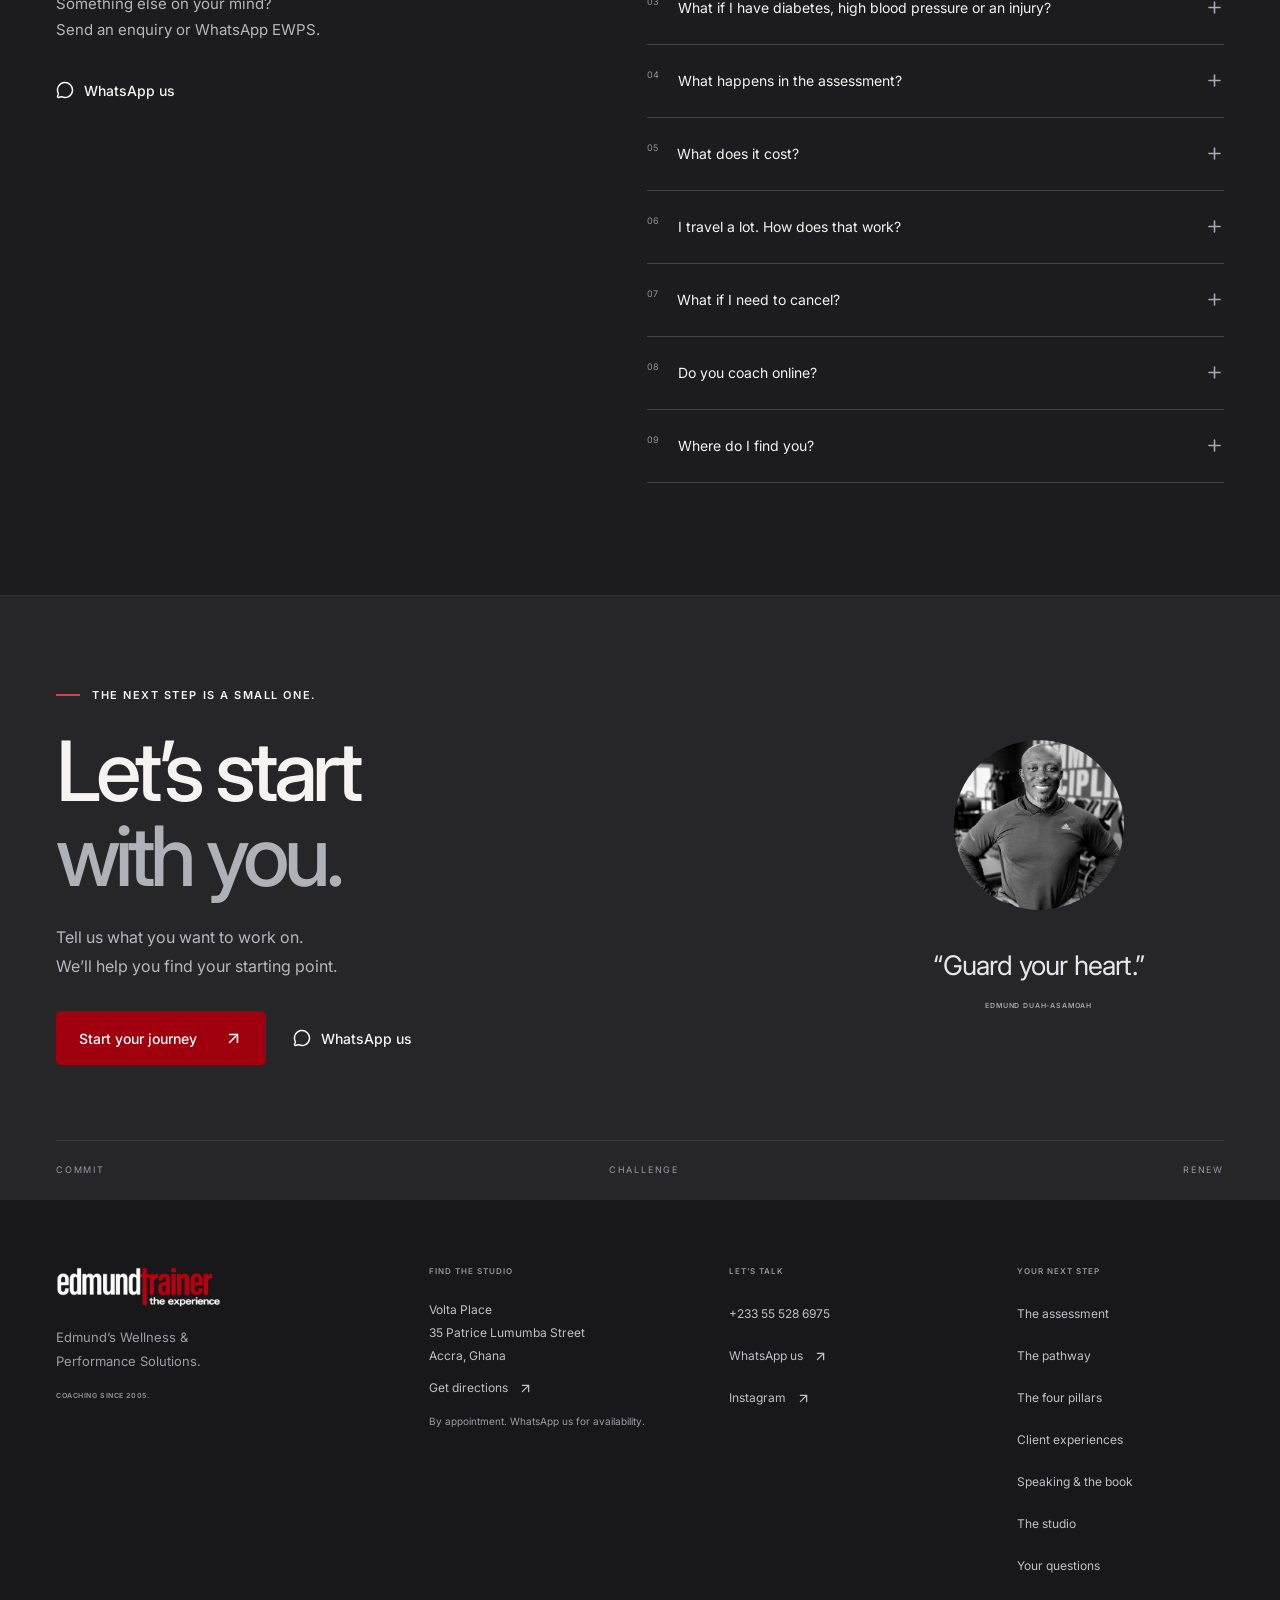
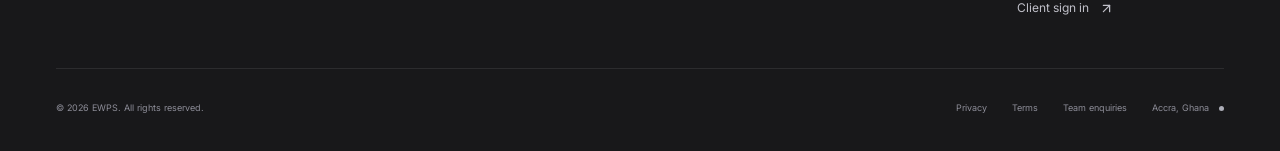
==== commit fc40d639: "Publish test build" ====
--- a/index.html
+++ b/index.html
@@ -3,17 +3,26 @@
 <head>
 <meta charset="utf-8">
 <meta name="viewport" content="width=device-width, initial-scale=1, viewport-fit=cover">
-<title>Performance Day by EWPS</title>
-<meta name="description" content="Human performance and wellness coaching by Edmund’s Wellness &amp; Performance Solutions, Accra.">
+<title>EWPS | Human performance &amp; lifestyle coaching</title>
+<meta name="description" content="Coaching since 2005. Human performance and lifestyle consultancy. Mindset, nutrition, movement and recovery. In-person coaching and app-guided training, powered by Edmund’s approach.">
+<meta property="og:type" content="website">
+<meta property="og:title" content="Human performance. Engineered. | EWPS">
+<meta property="og:description" content="The EdmundTrainer Experience. Mindset, nutrition, movement and recovery. Coaching since 2005.">
+<meta property="og:image" content="https://quicknlabs.github.io/performance-day-app/website/studio-share.jpg">
+<meta property="og:image:width" content="1600">
+<meta property="og:image:height" content="1067">
+<meta property="og:image:alt" content="The EWPS training studio at Volta Place, Accra.">
+<meta name="twitter:card" content="summary_large_image">
+<link rel="preload" href="website/inter-variable.woff2" as="font" type="font/woff2" crossorigin>
+<link rel="preload" href="website/studio-hero.webp" as="image" fetchpriority="high">
 <meta name="theme-color" content="#1c1c1e">
 <link rel="manifest" href="manifest.webmanifest">
 <link rel="icon" href="icon.png" type="image/png">
 <link rel="apple-touch-icon" href="icon.png">
-  <script type="module" crossorigin src="./assets/index-C2_4aM_2.js"></script>
-  <link rel="stylesheet" crossorigin href="./assets/index-CpLo59GN.css">
+  <script type="module" crossorigin src="./assets/app-Cs8tVzOH.js"></script>
 </head>
 <body>
 <div id="root"></div>
-<noscript>Performance Day needs JavaScript turned on.</noscript>
+<noscript><p>Edmund's Wellness &amp; Performance Solutions. Coaching since 2005. Call +233 55 528 6975 or visit Volta Place, 35 Patrice Lumumba Street, Accra. <a href="https://quicknlabs.github.io/performance-day-app/#/signin/new">Start your journey</a>.</p></noscript>
 </body>
 </html>
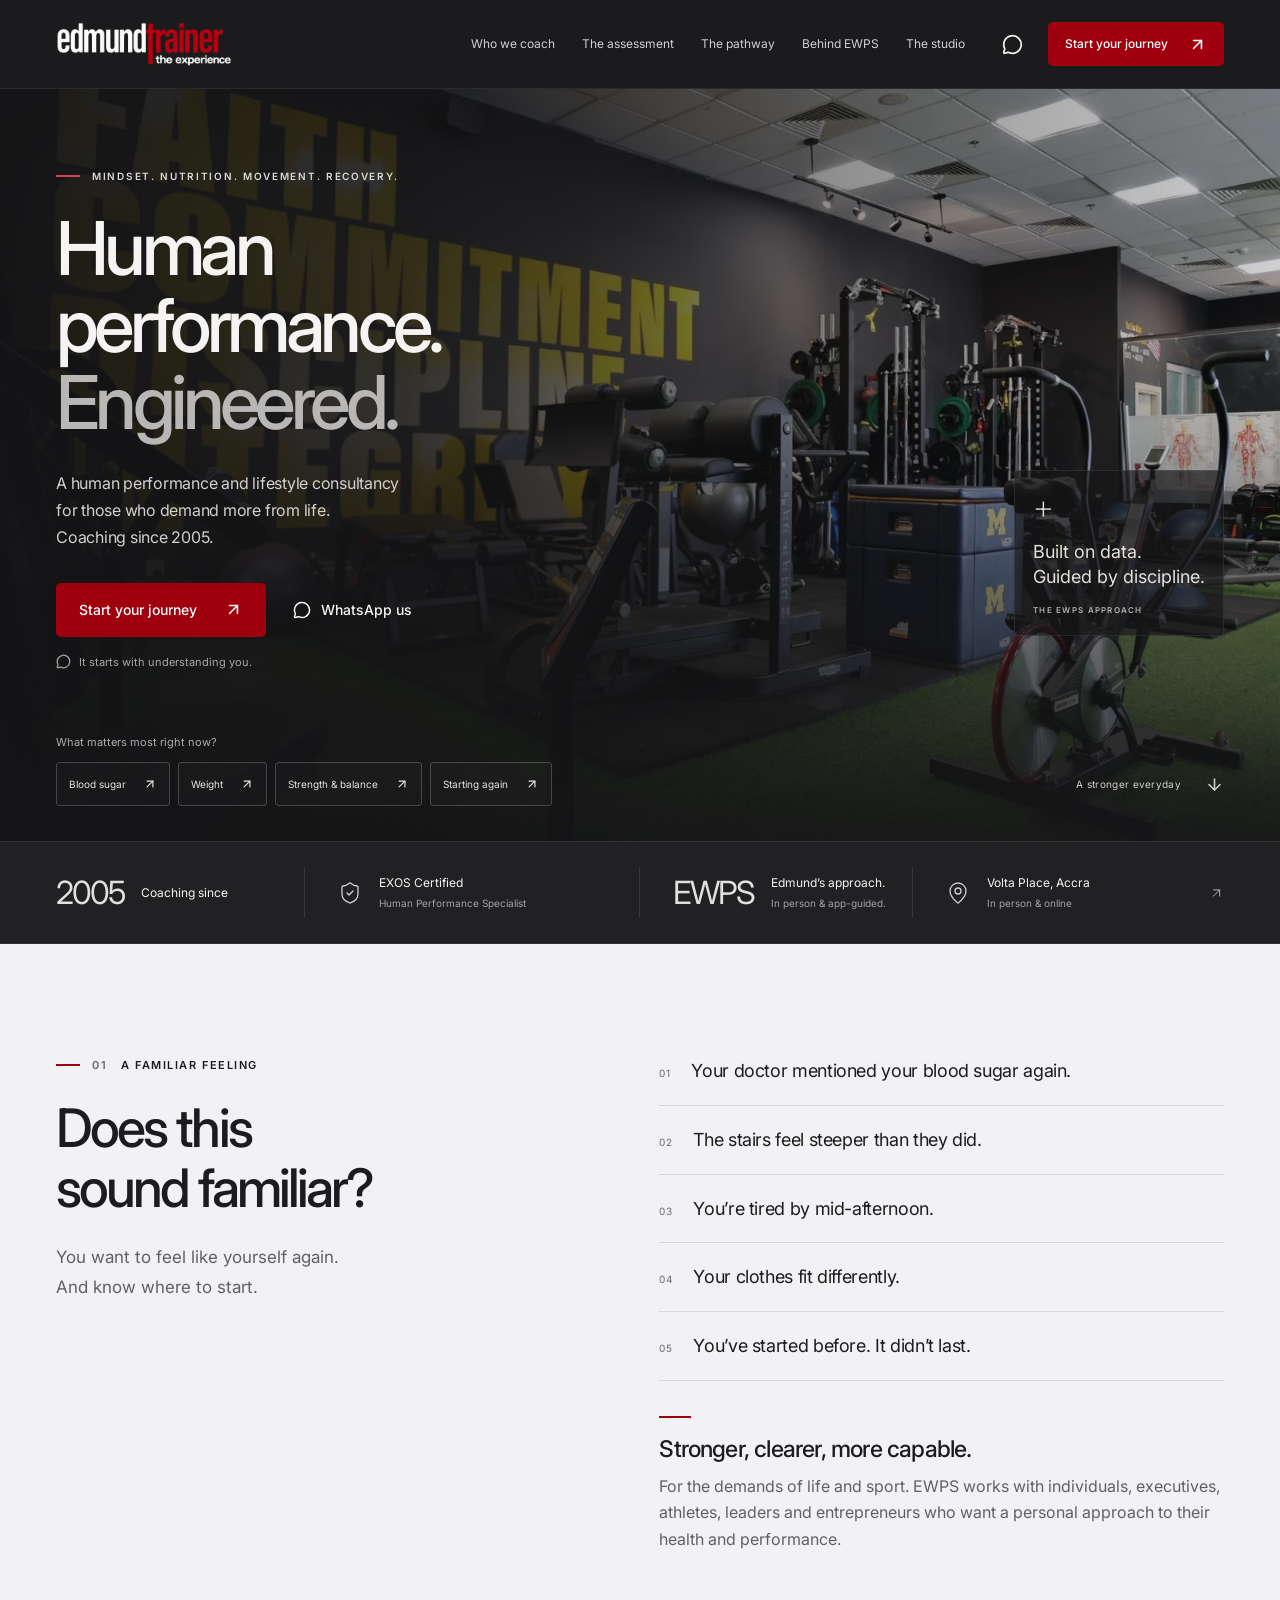
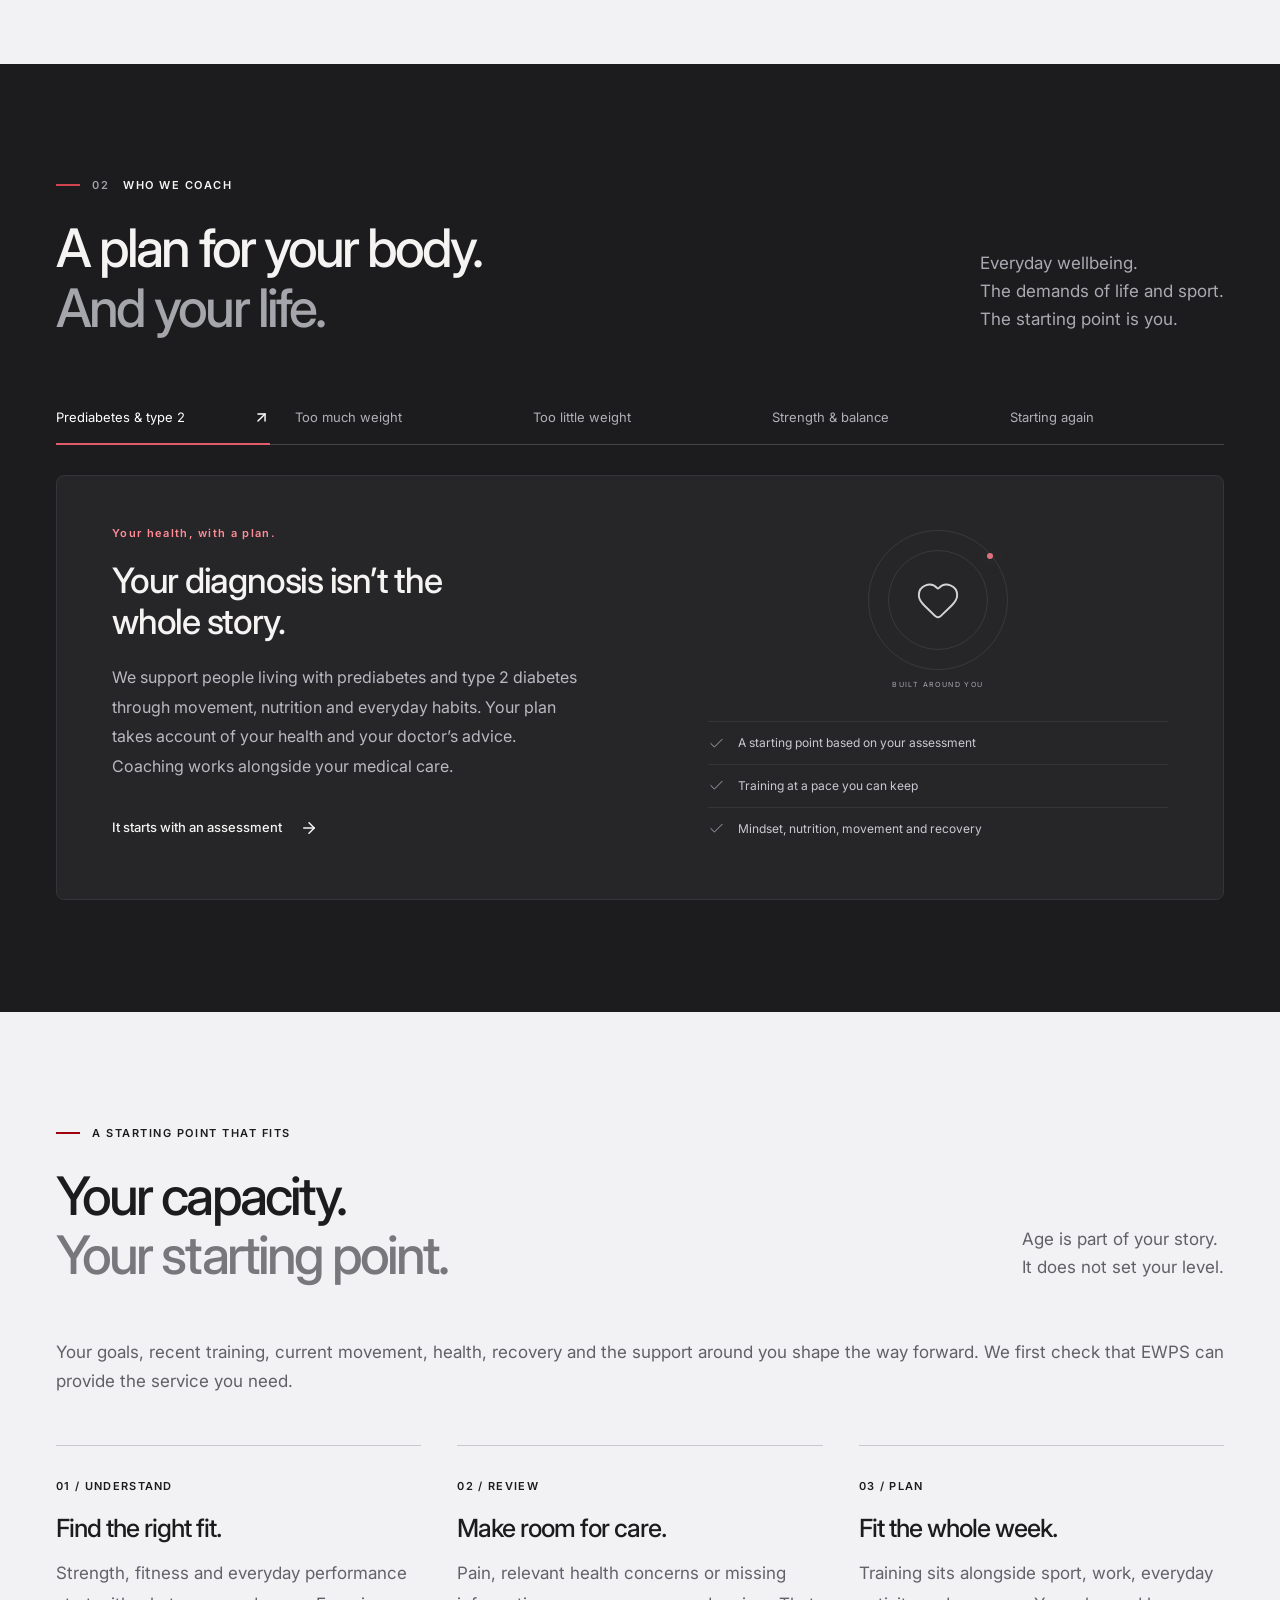
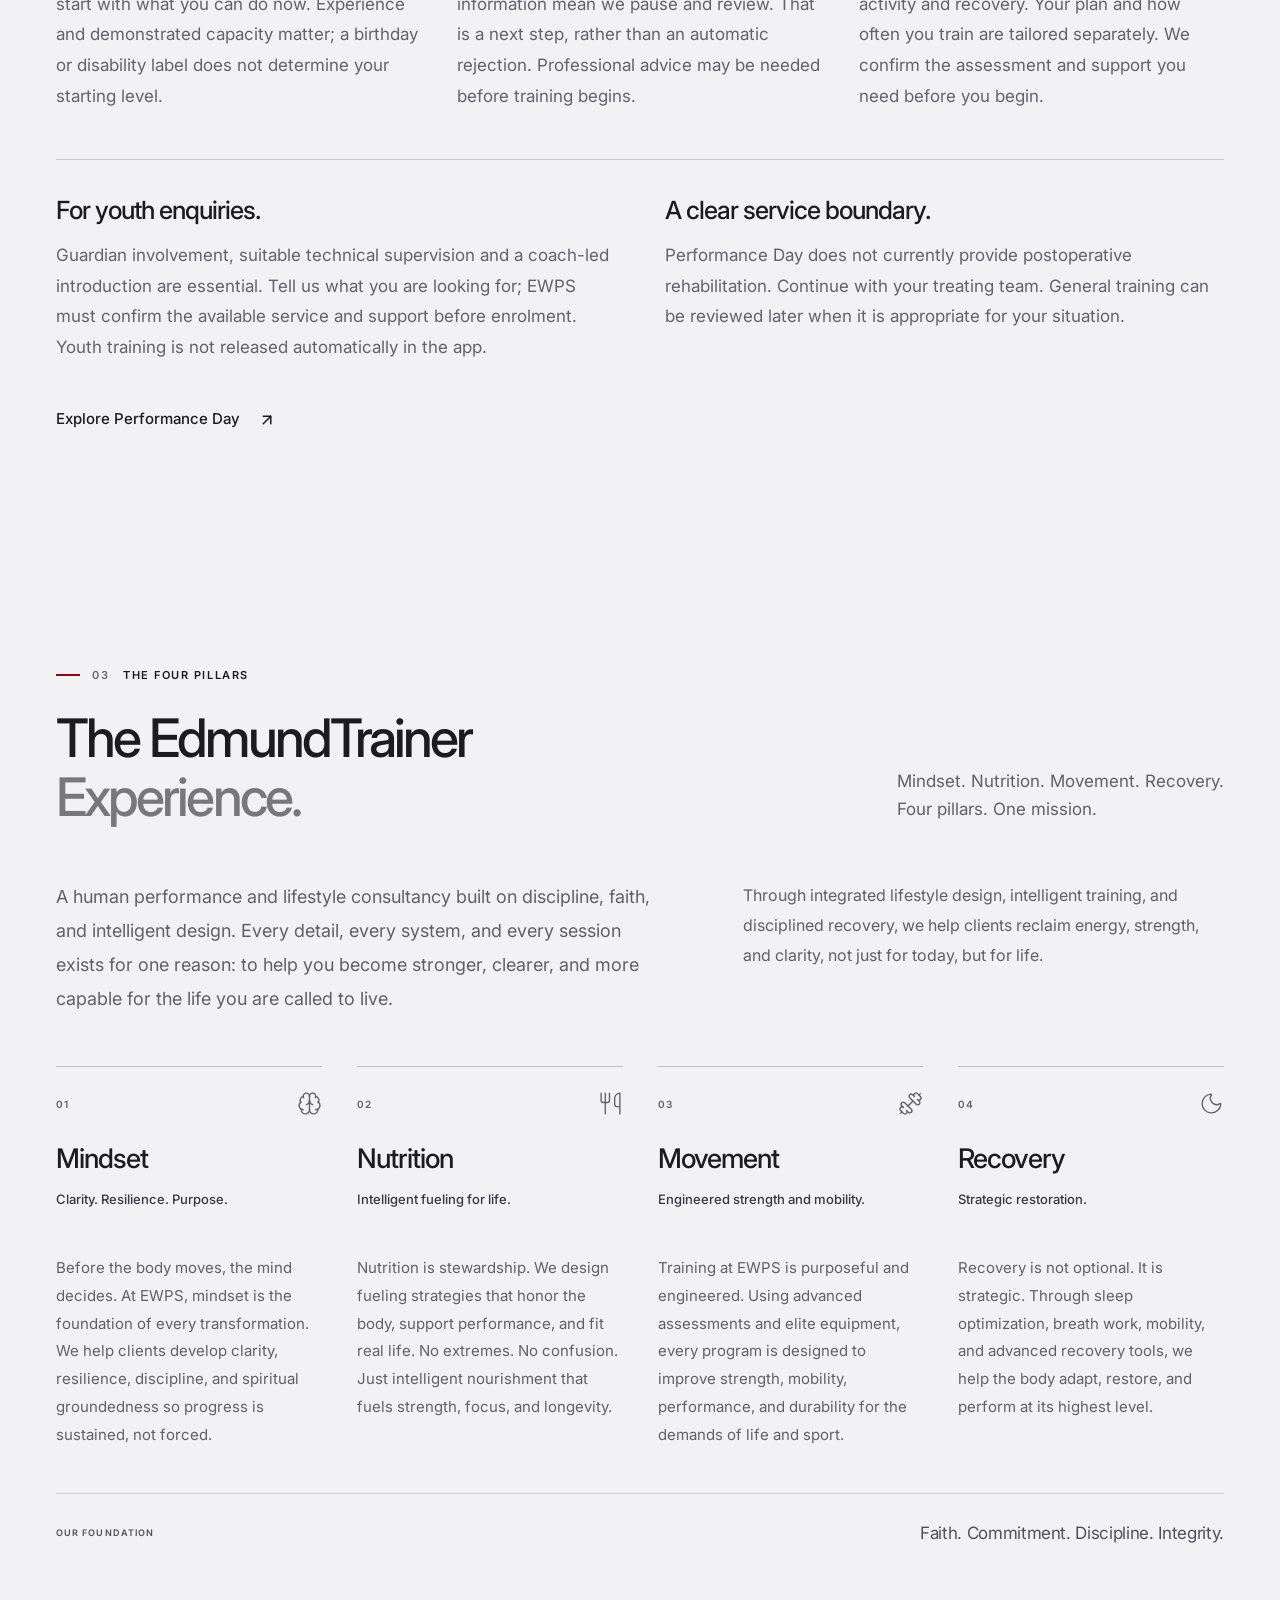
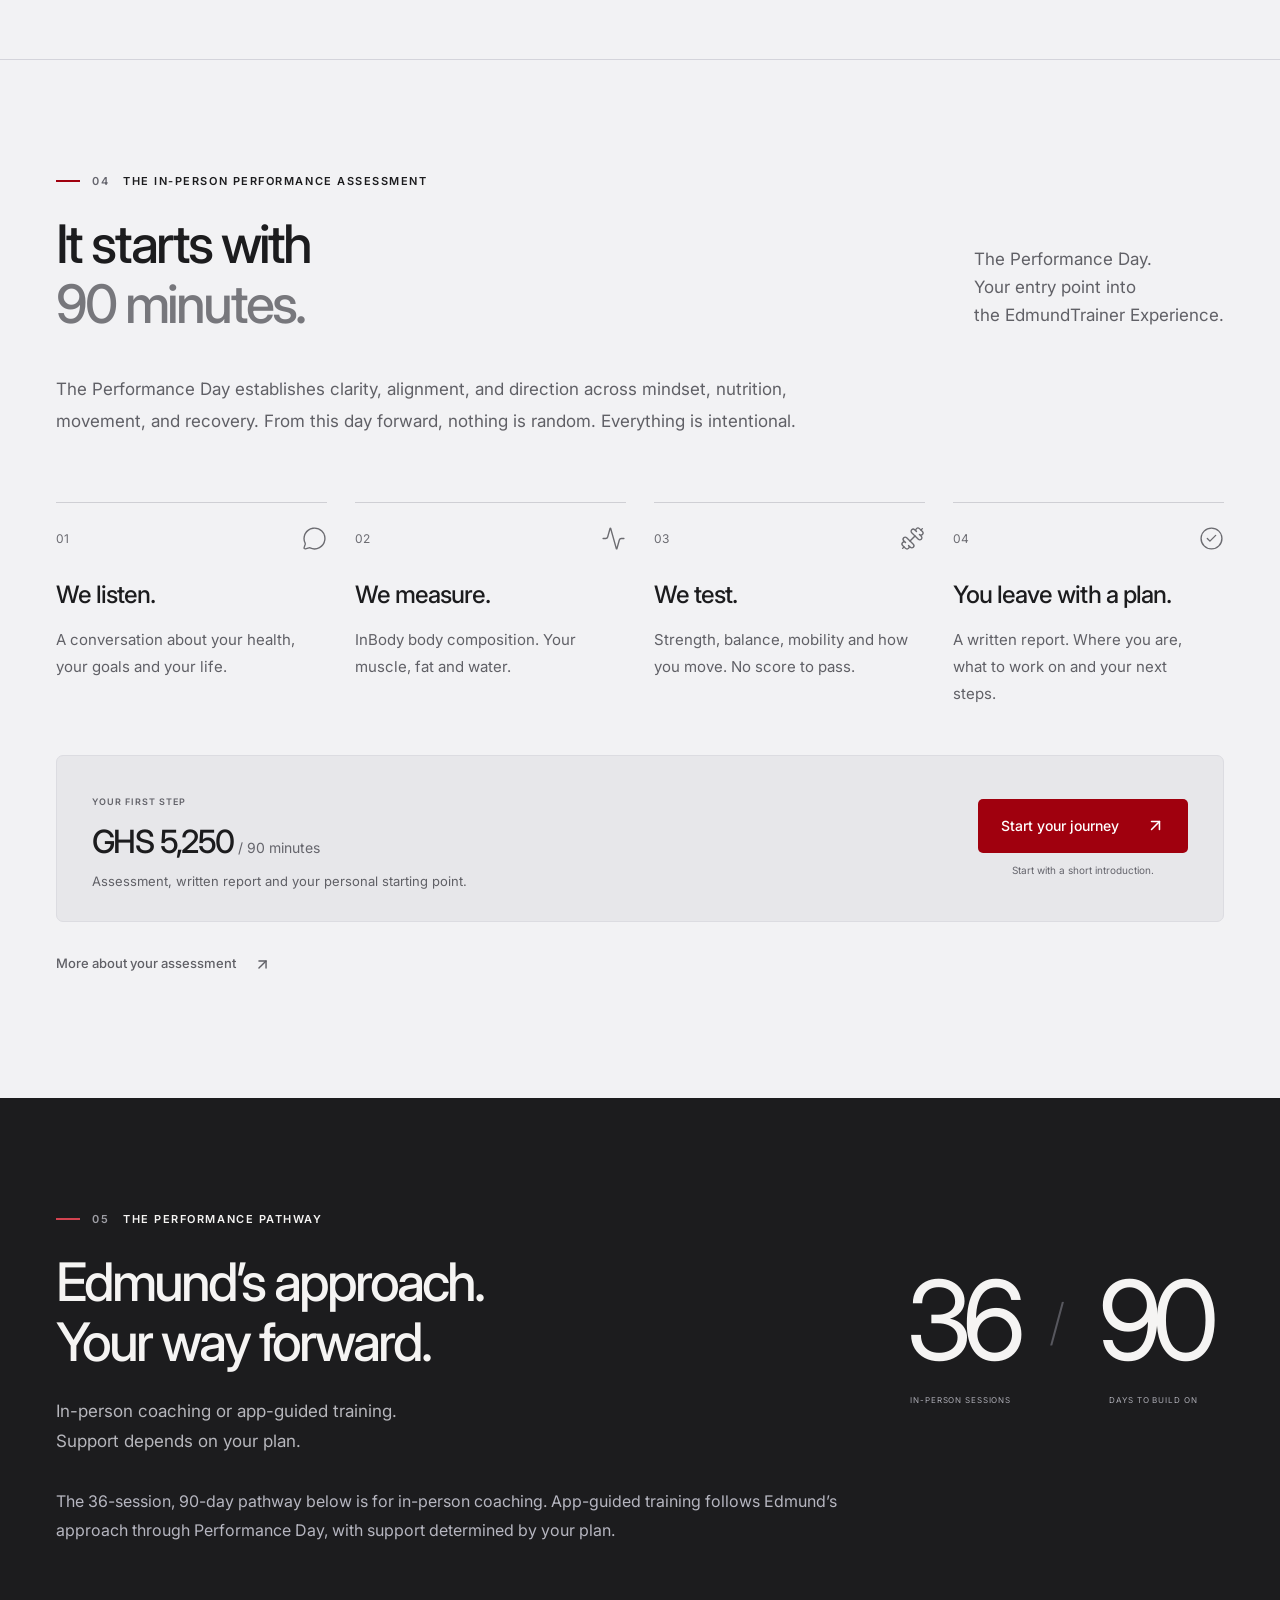
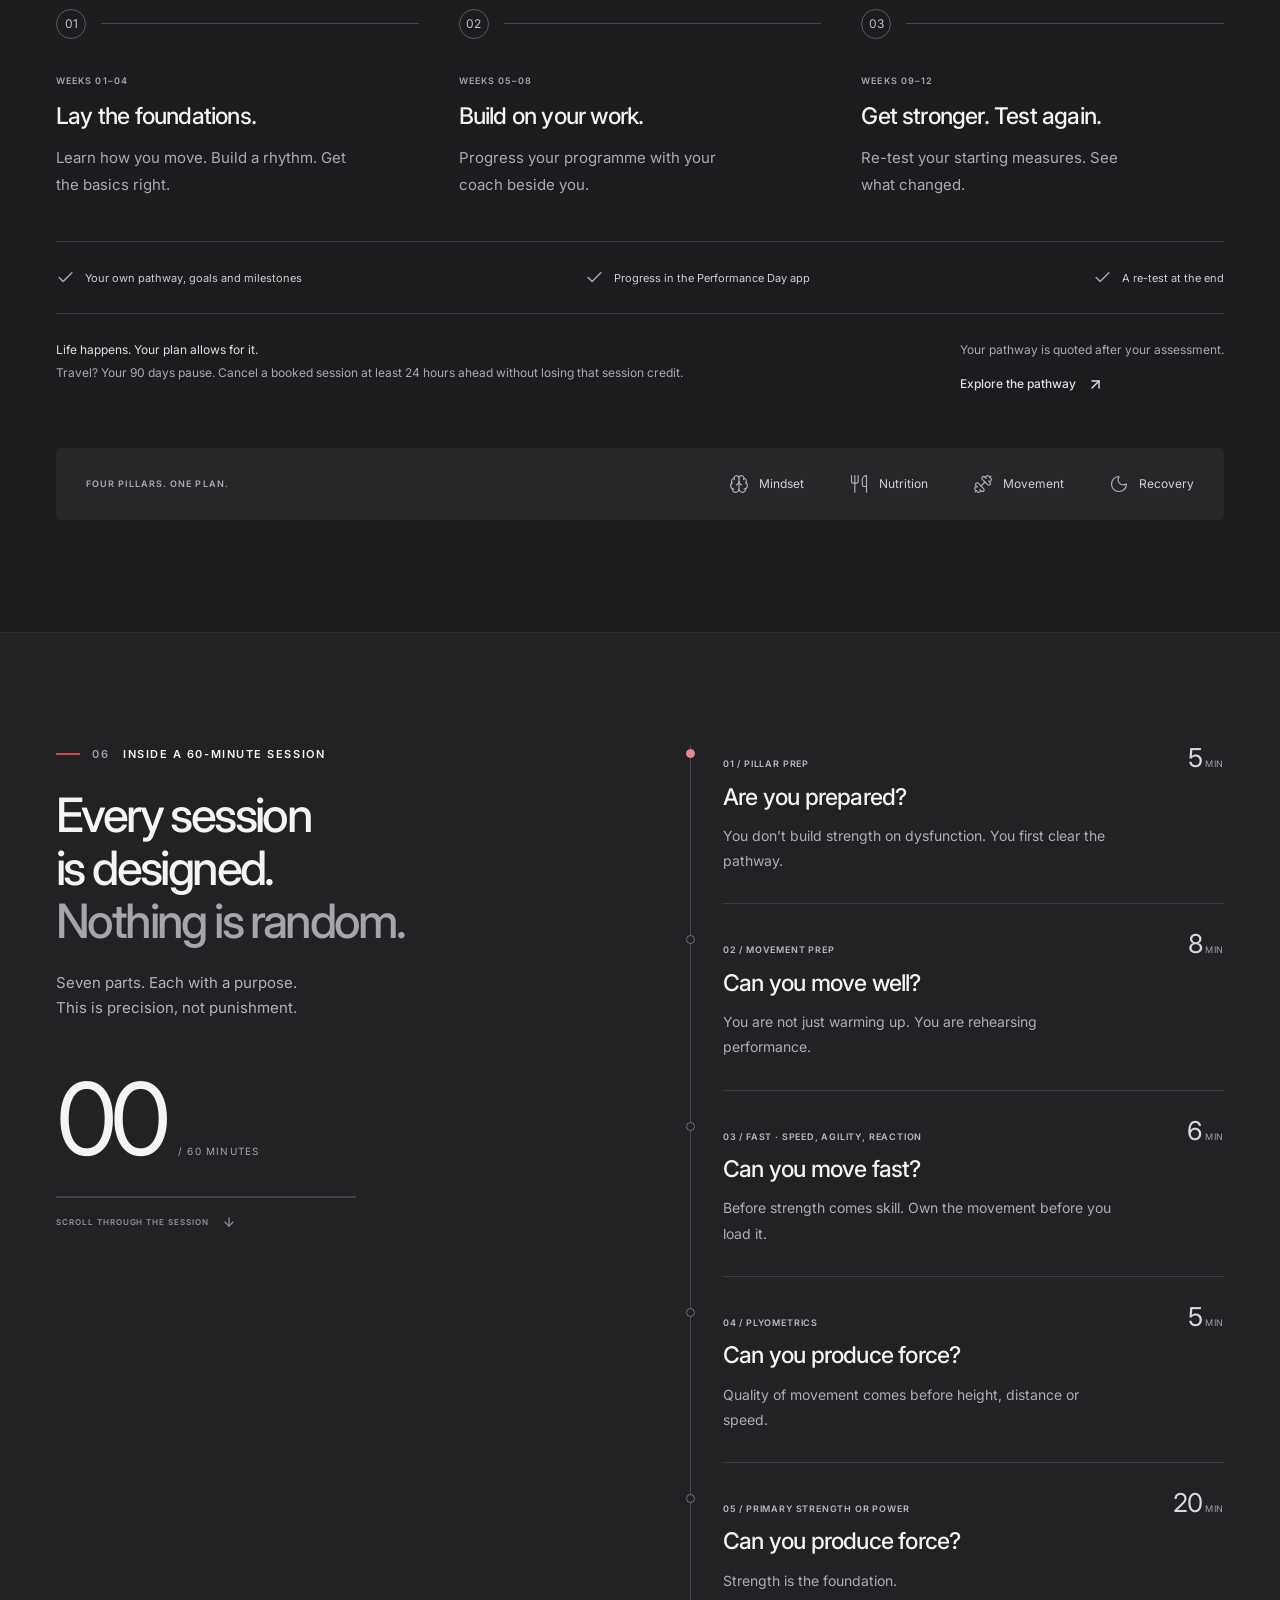
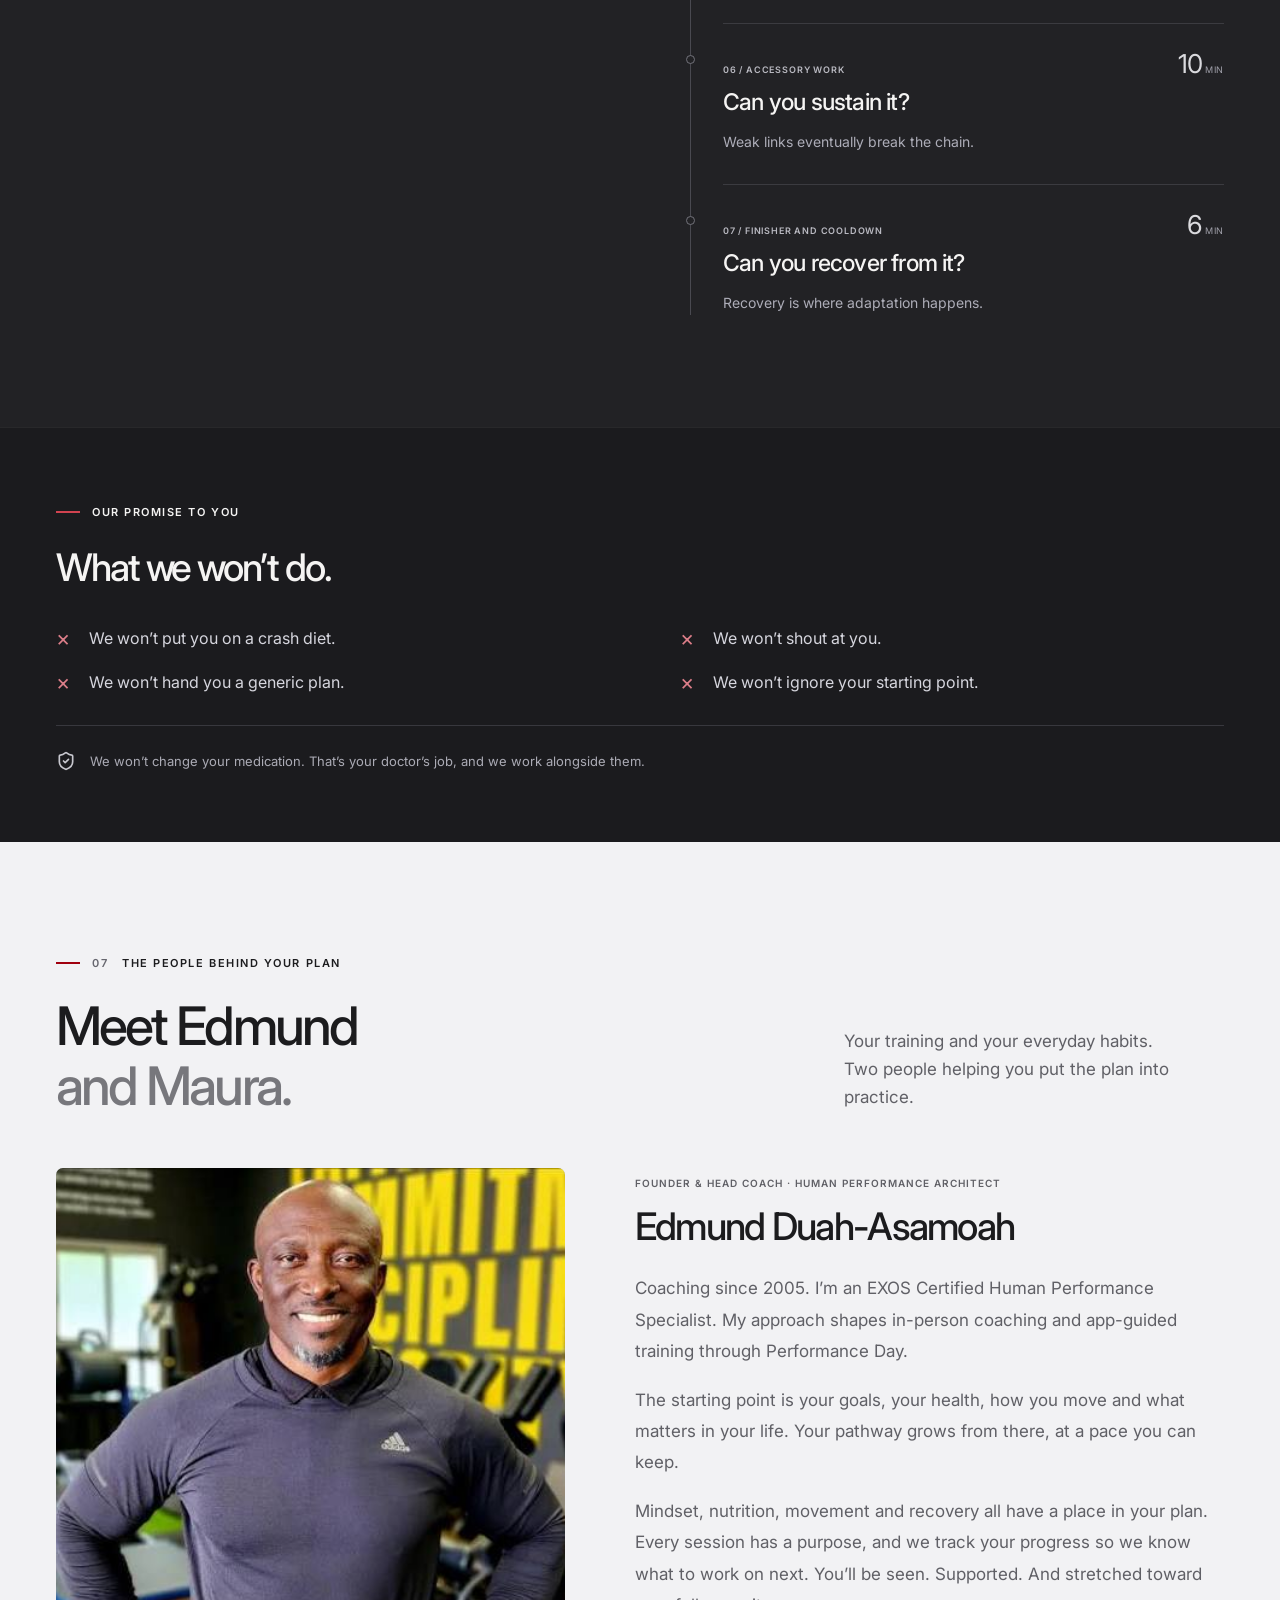
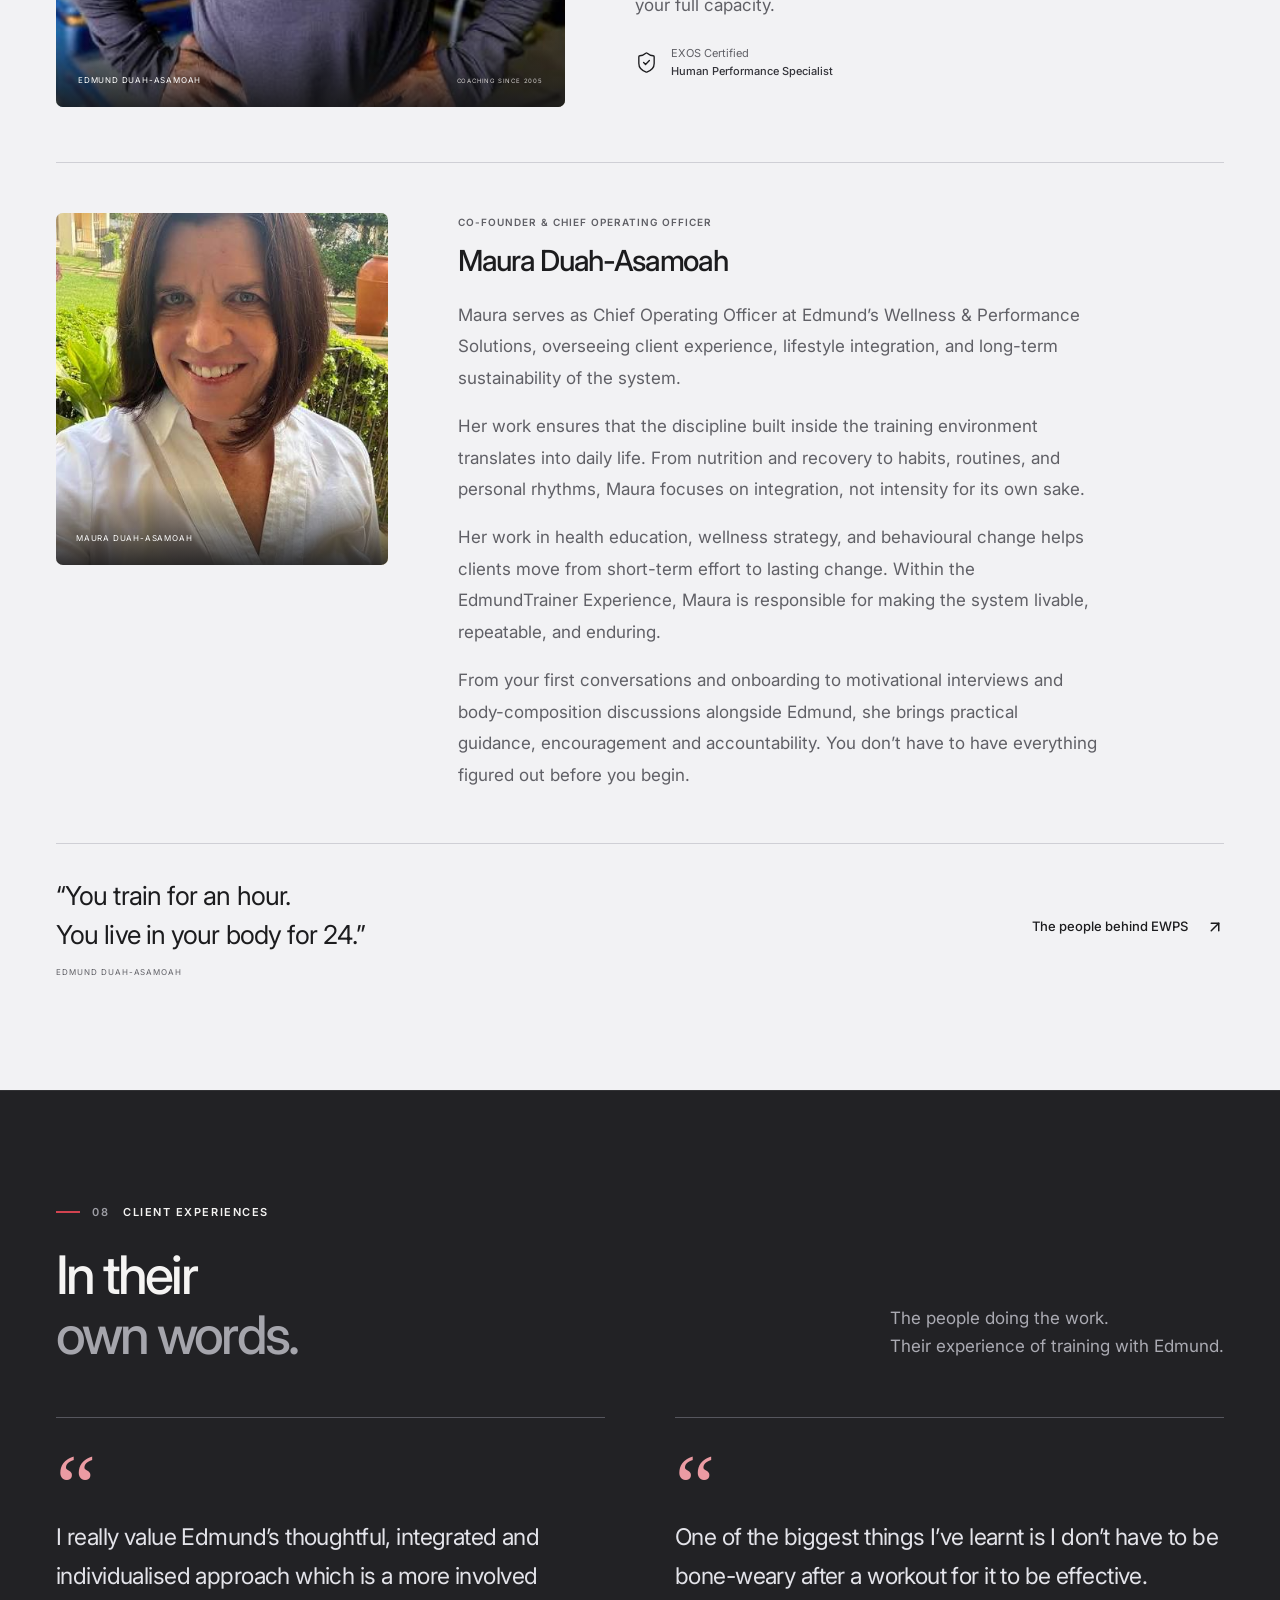
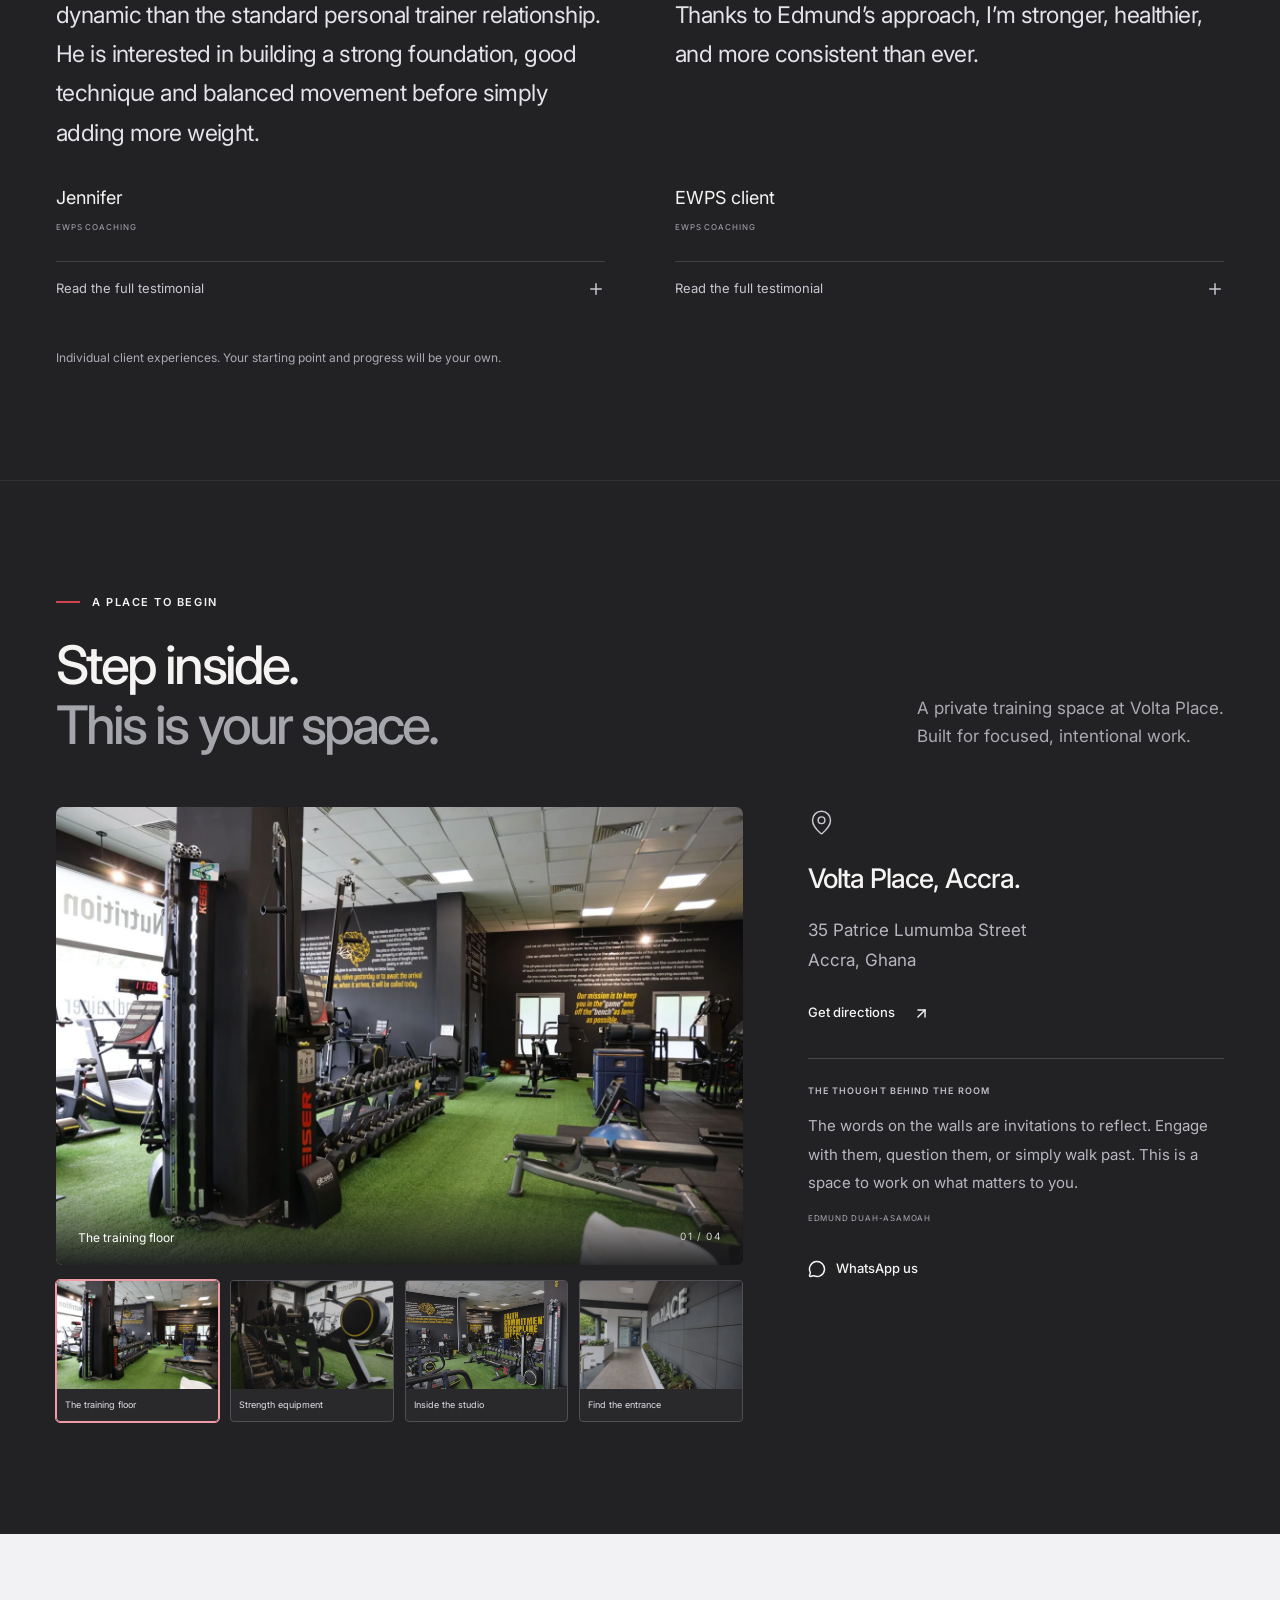
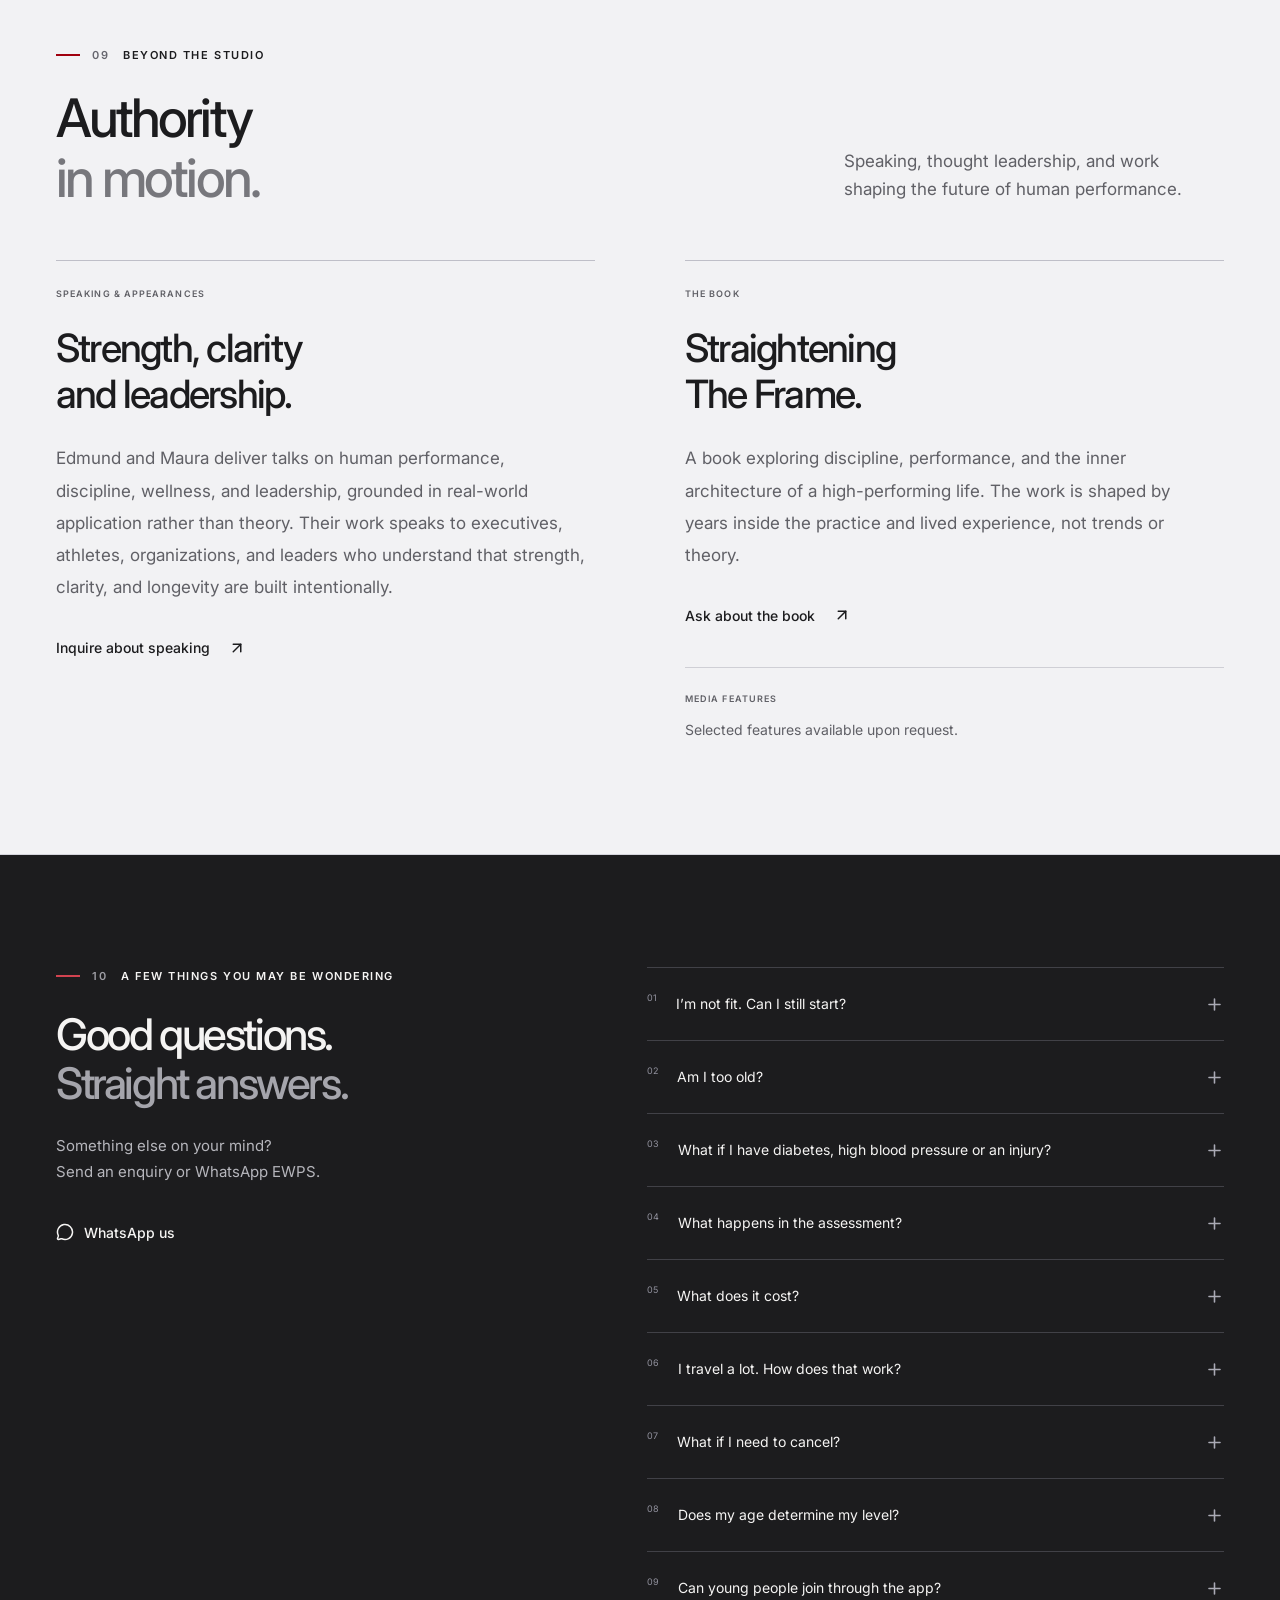
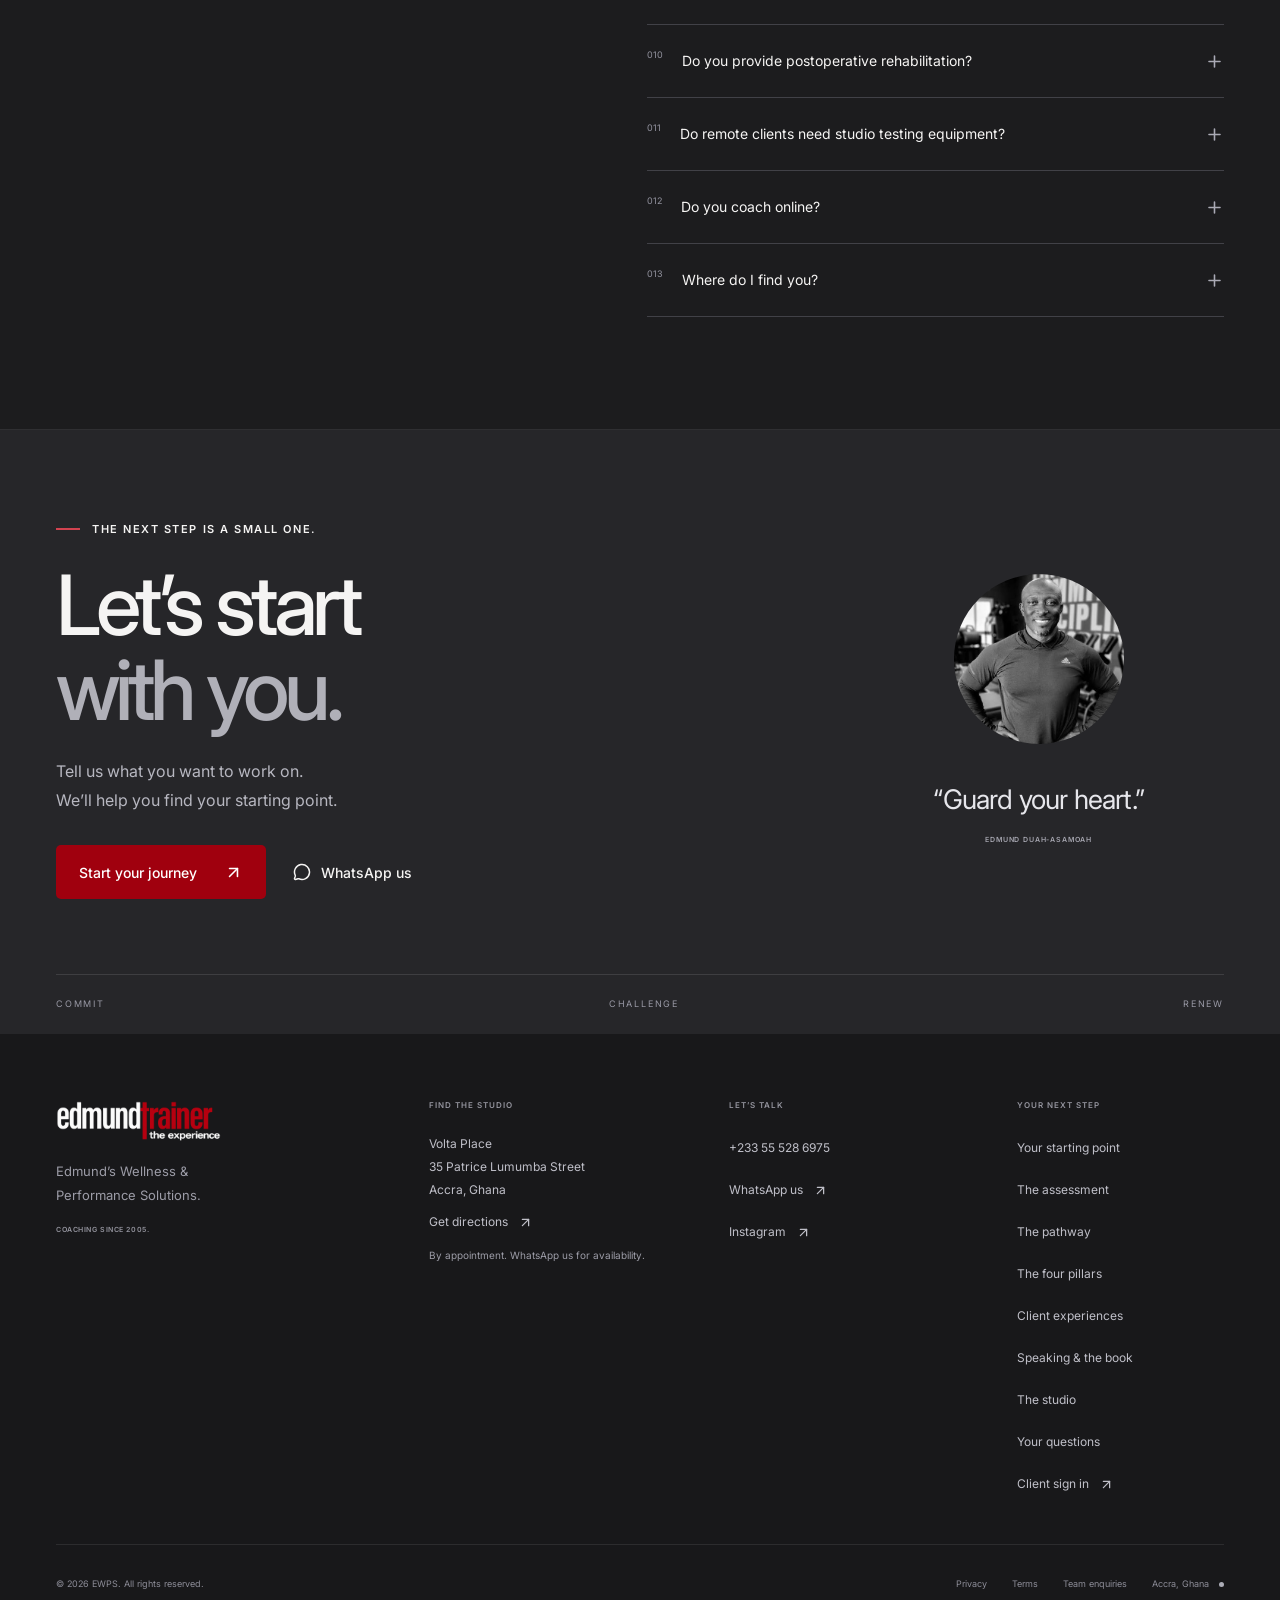
==== commit 7bda0d55: "Publish website handout copy and enquiry storage; preserve current app" ====
--- a/index.html
+++ b/index.html
@@ -19,7 +19,7 @@
 <link rel="manifest" href="manifest.webmanifest">
 <link rel="icon" href="icon.png" type="image/png">
 <link rel="apple-touch-icon" href="icon.png">
-  <script type="module" crossorigin src="./assets/app-Cs8tVzOH.js"></script>
+  <script type="module" crossorigin src="./assets/app-website-b7af372bf92f.js"></script>
 </head>
 <body>
 <div id="root"></div>
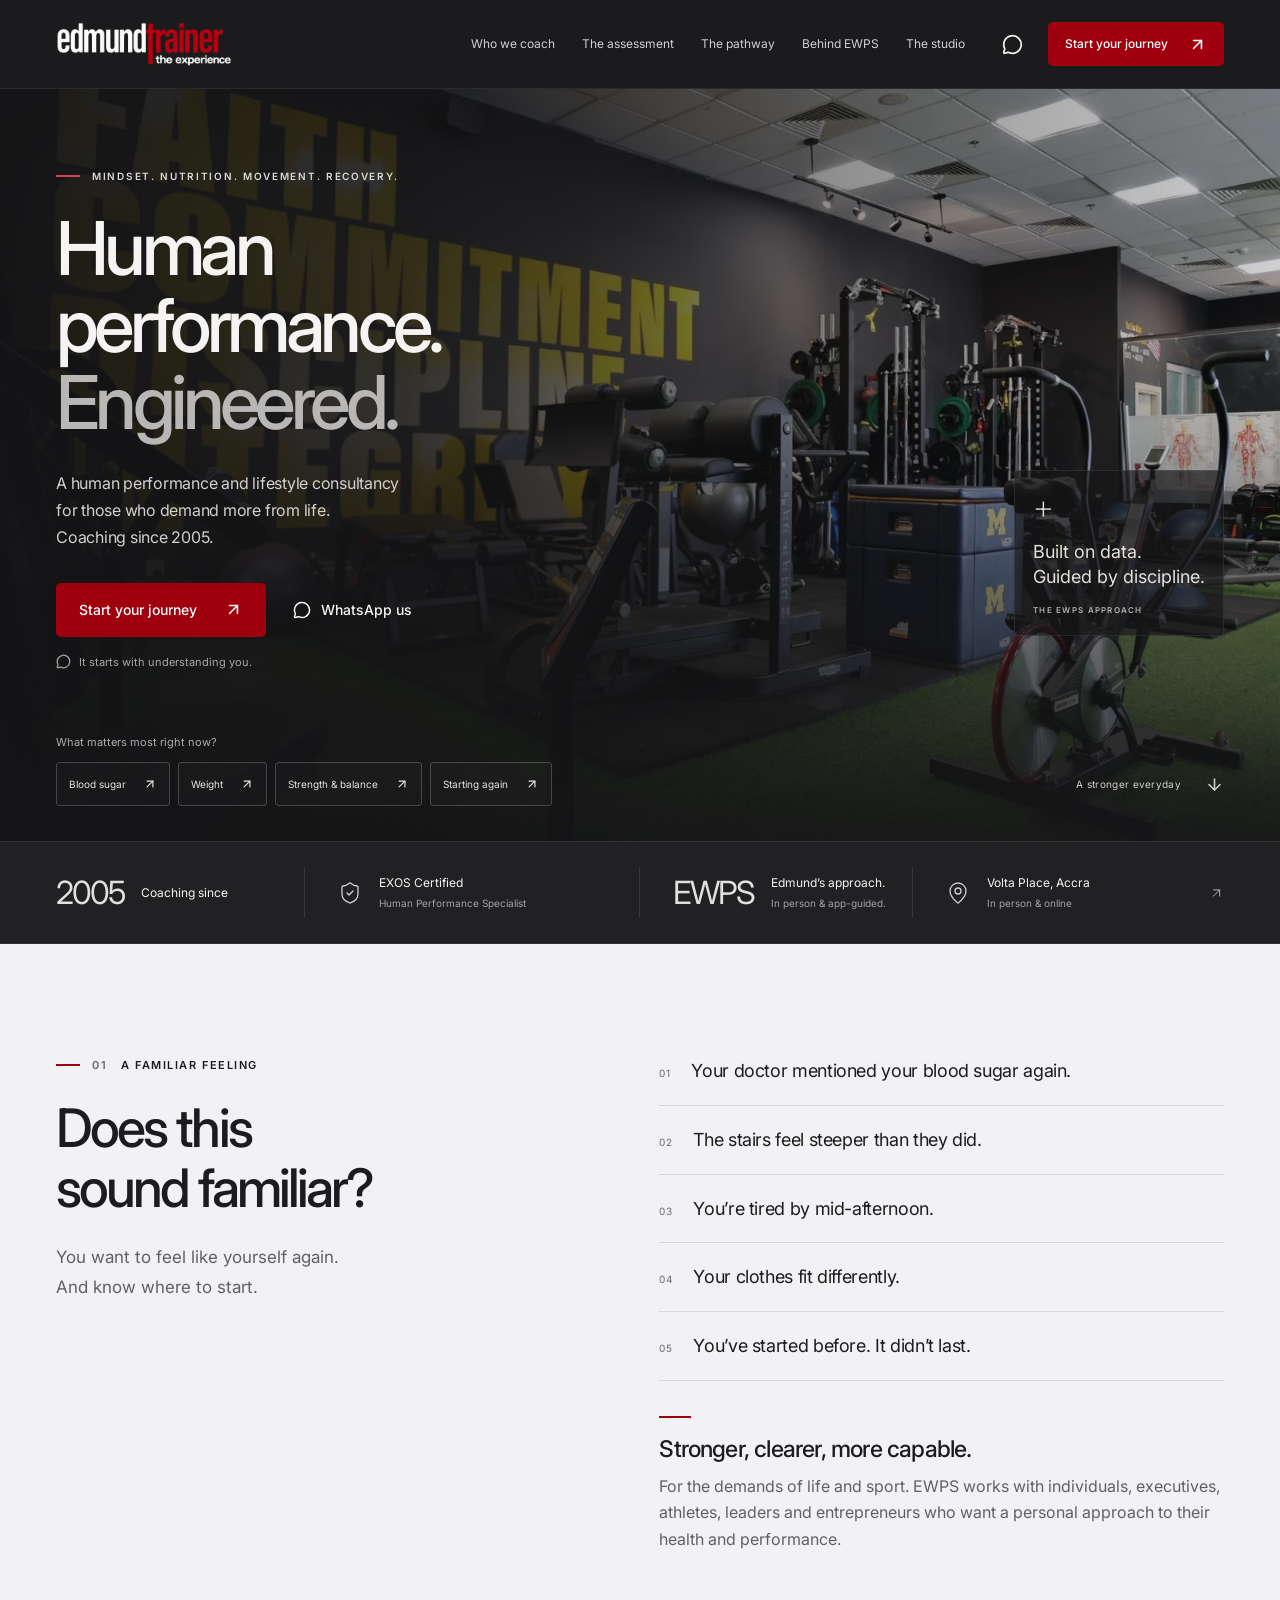
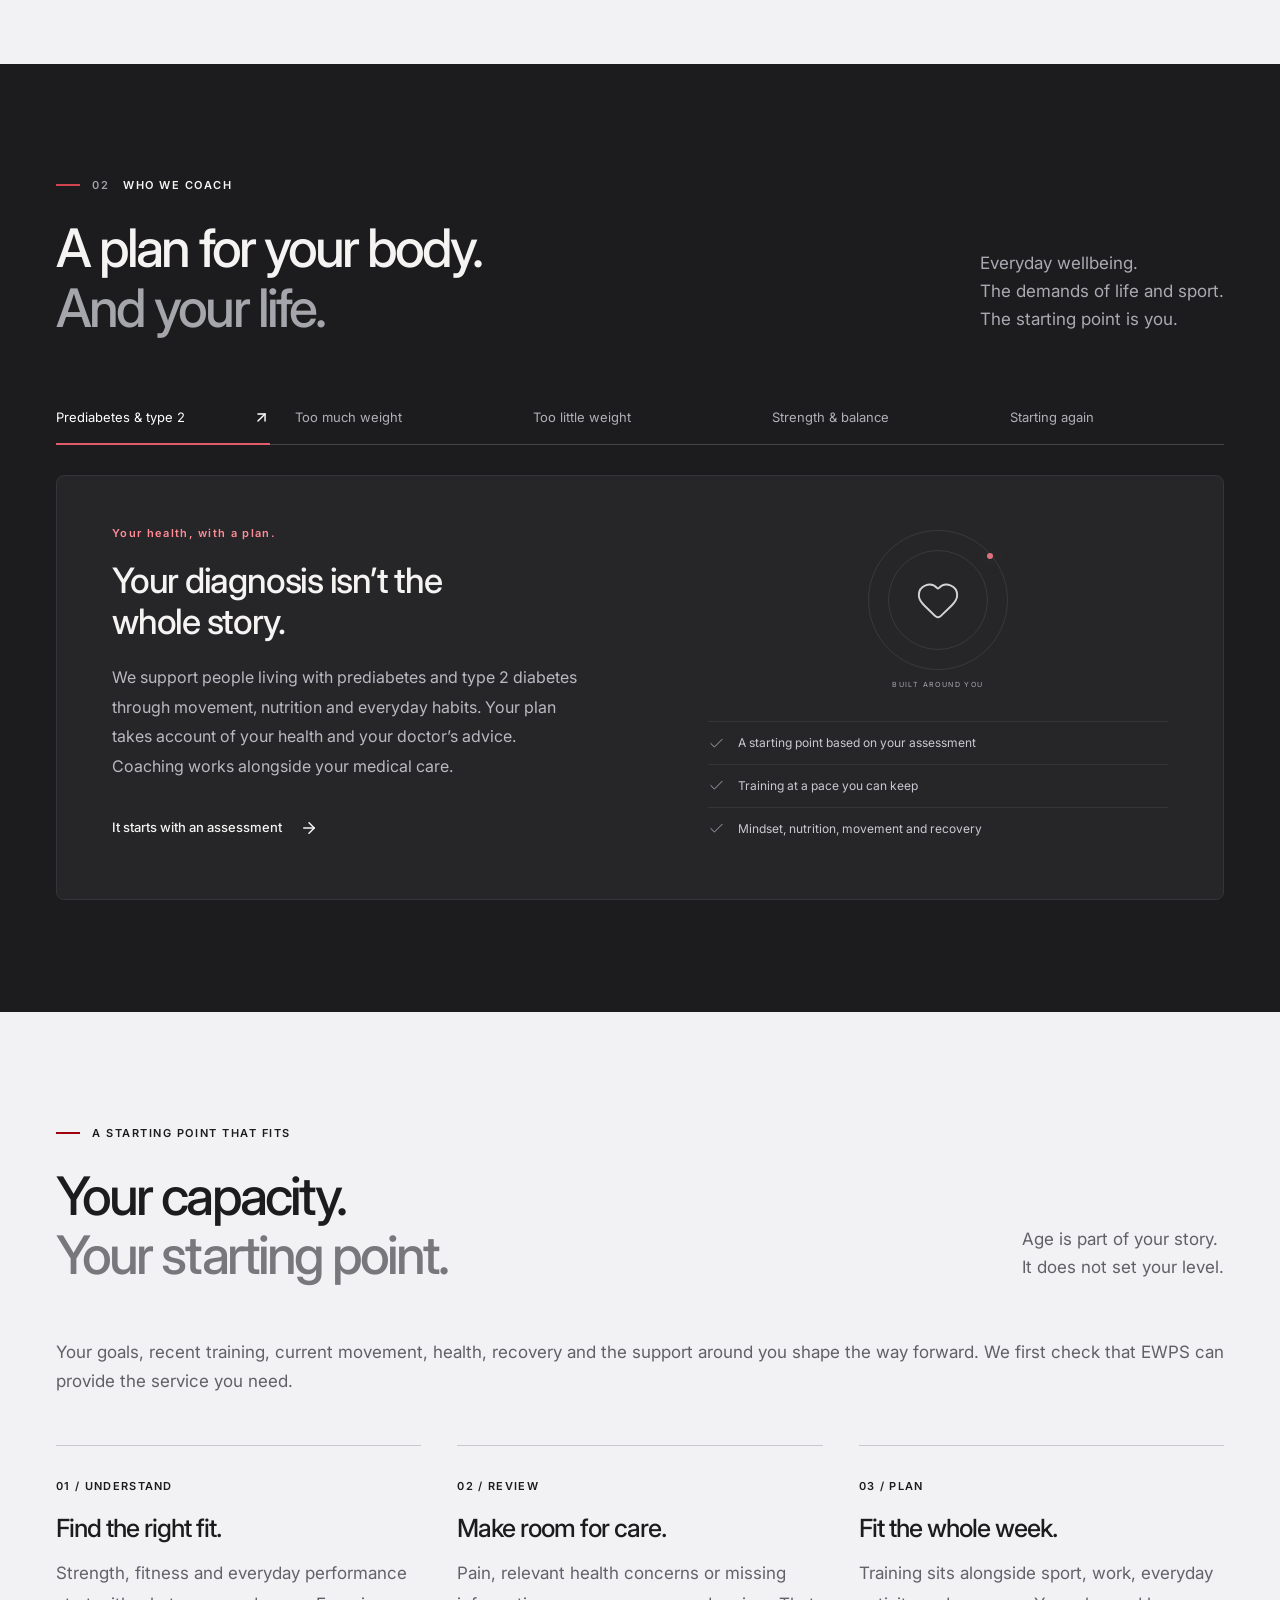
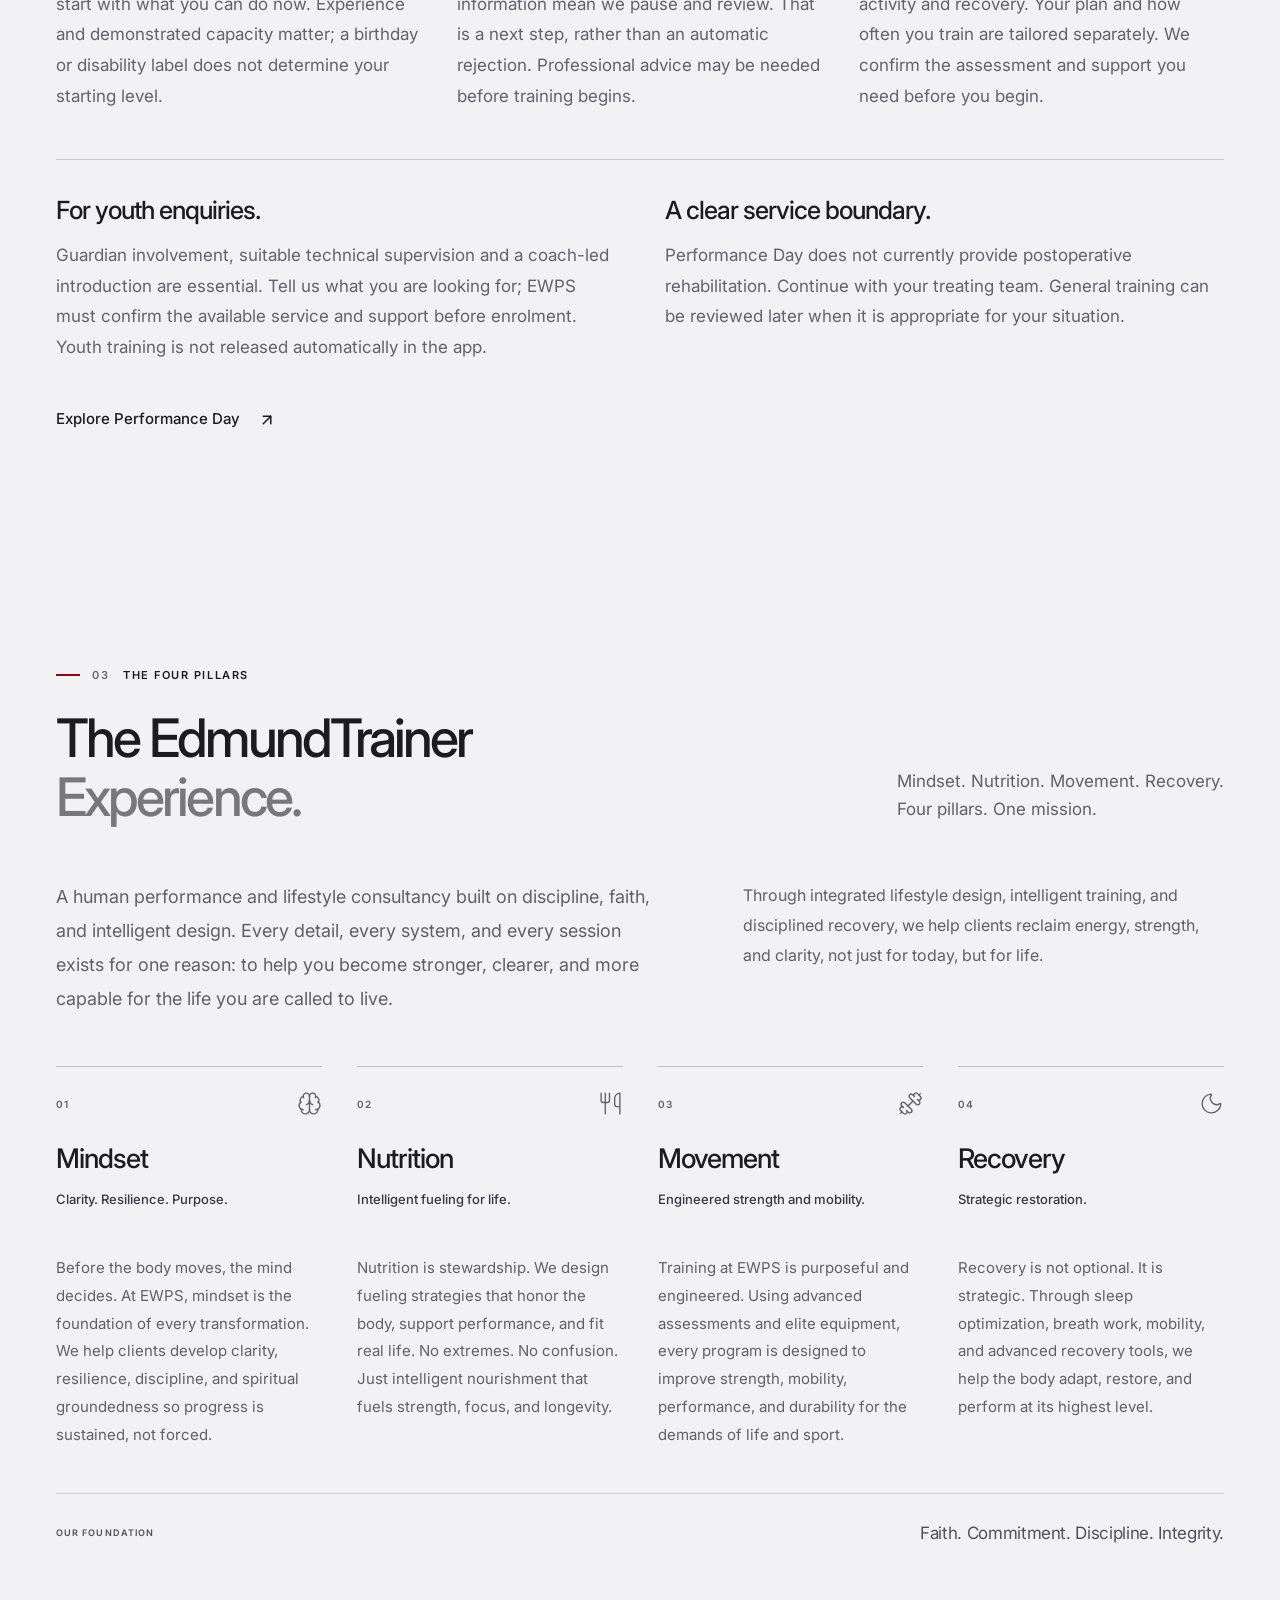
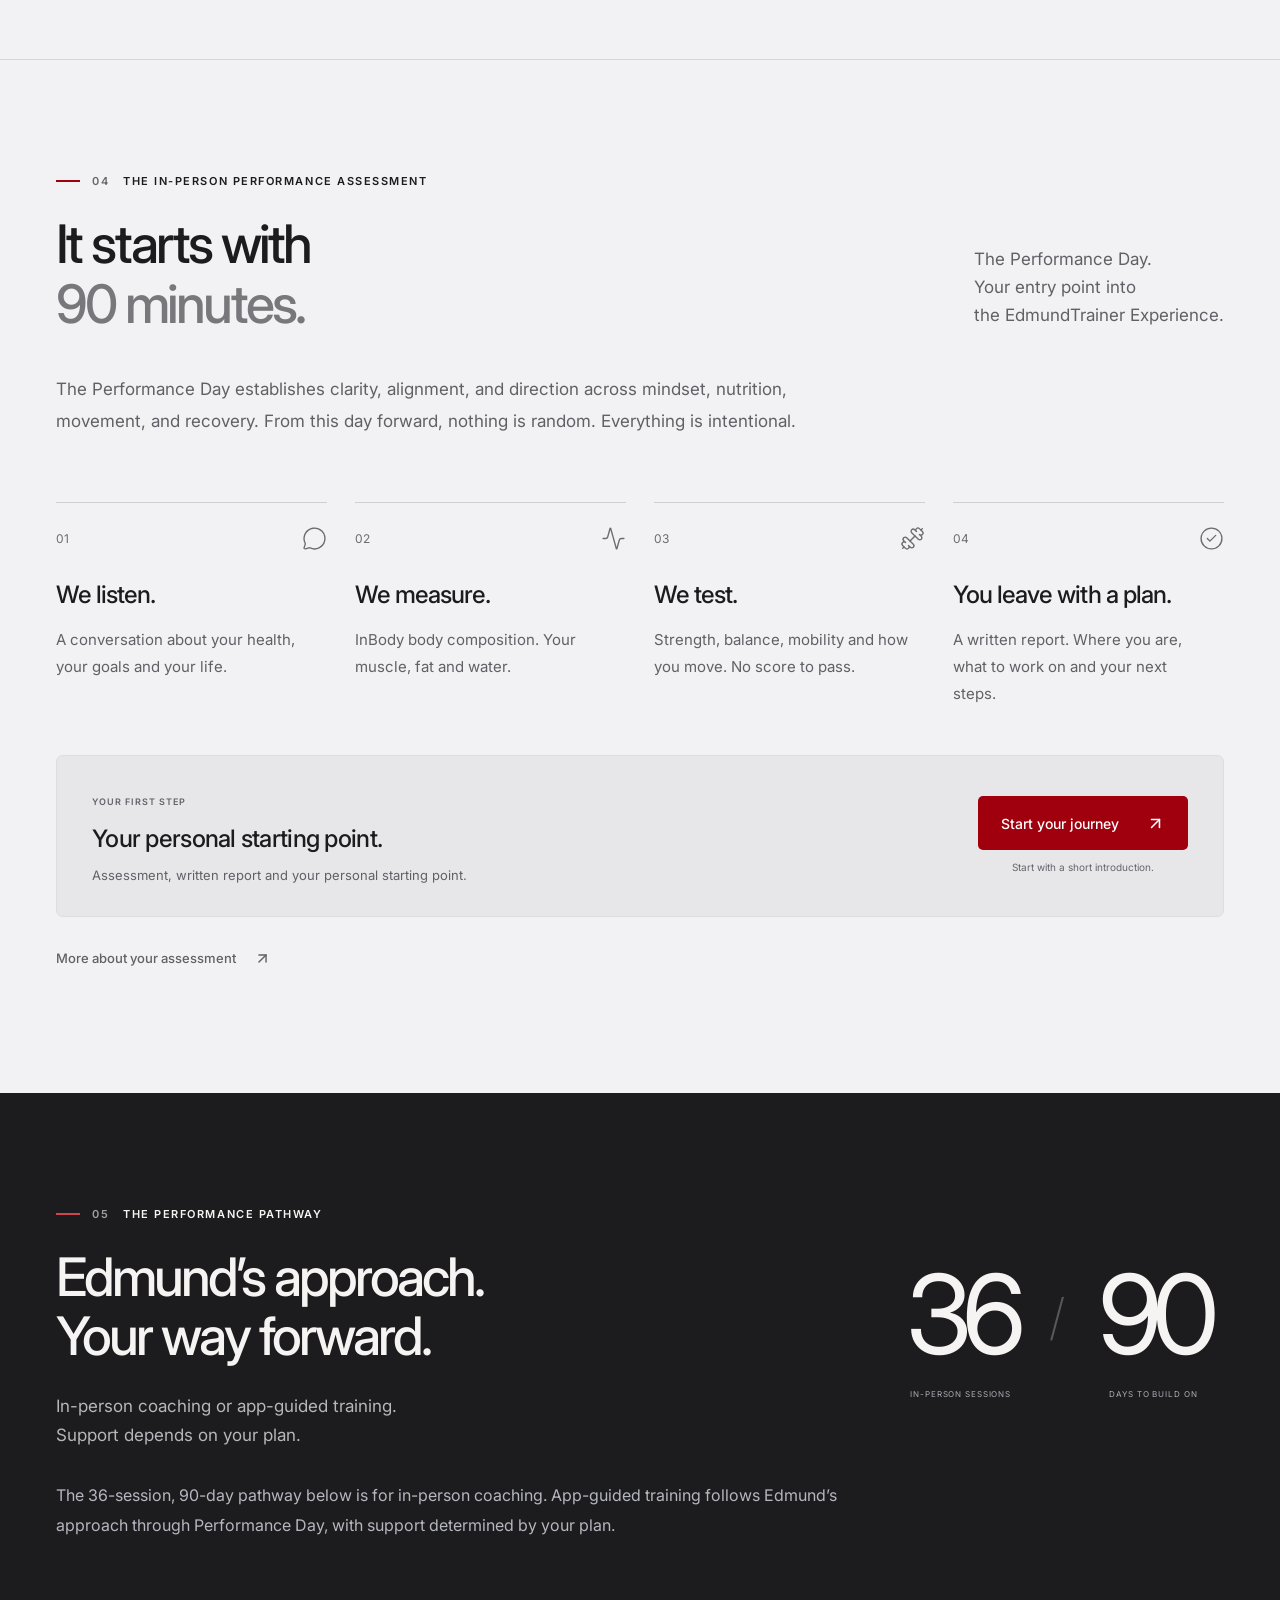
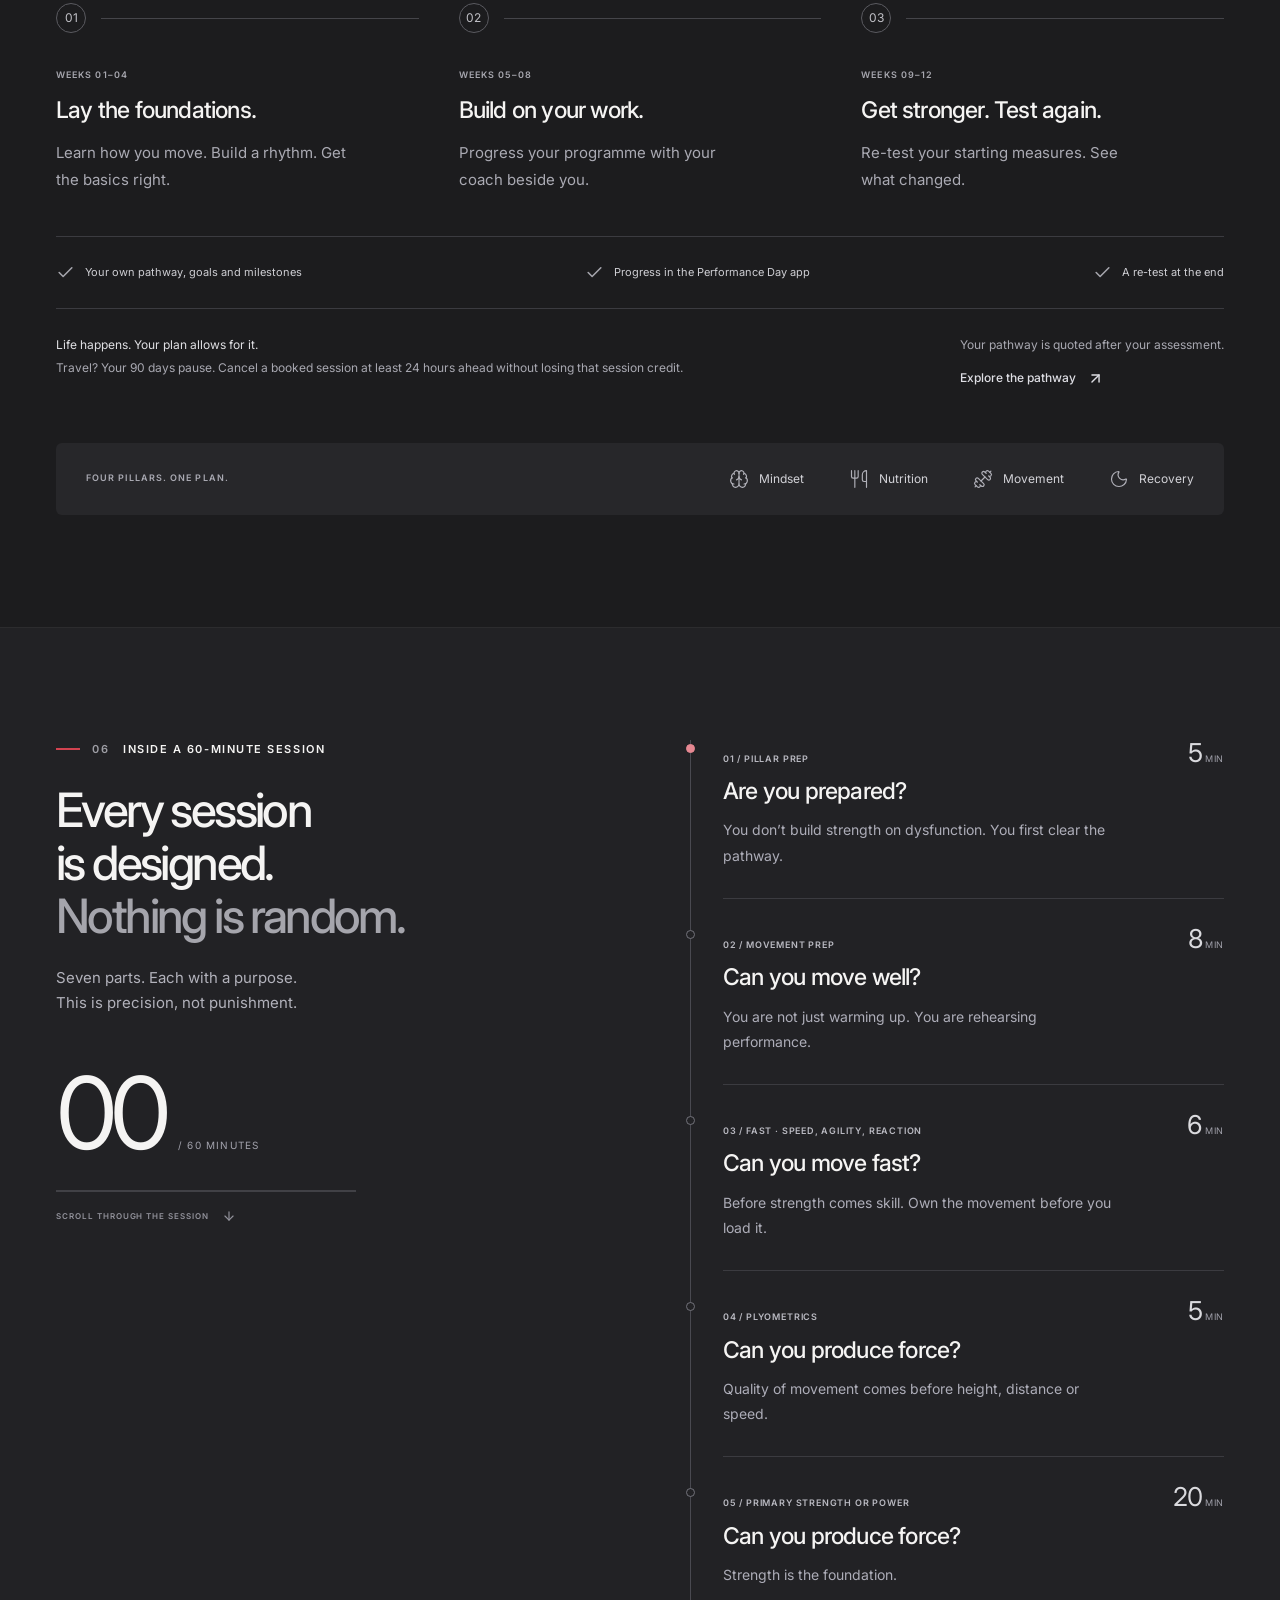
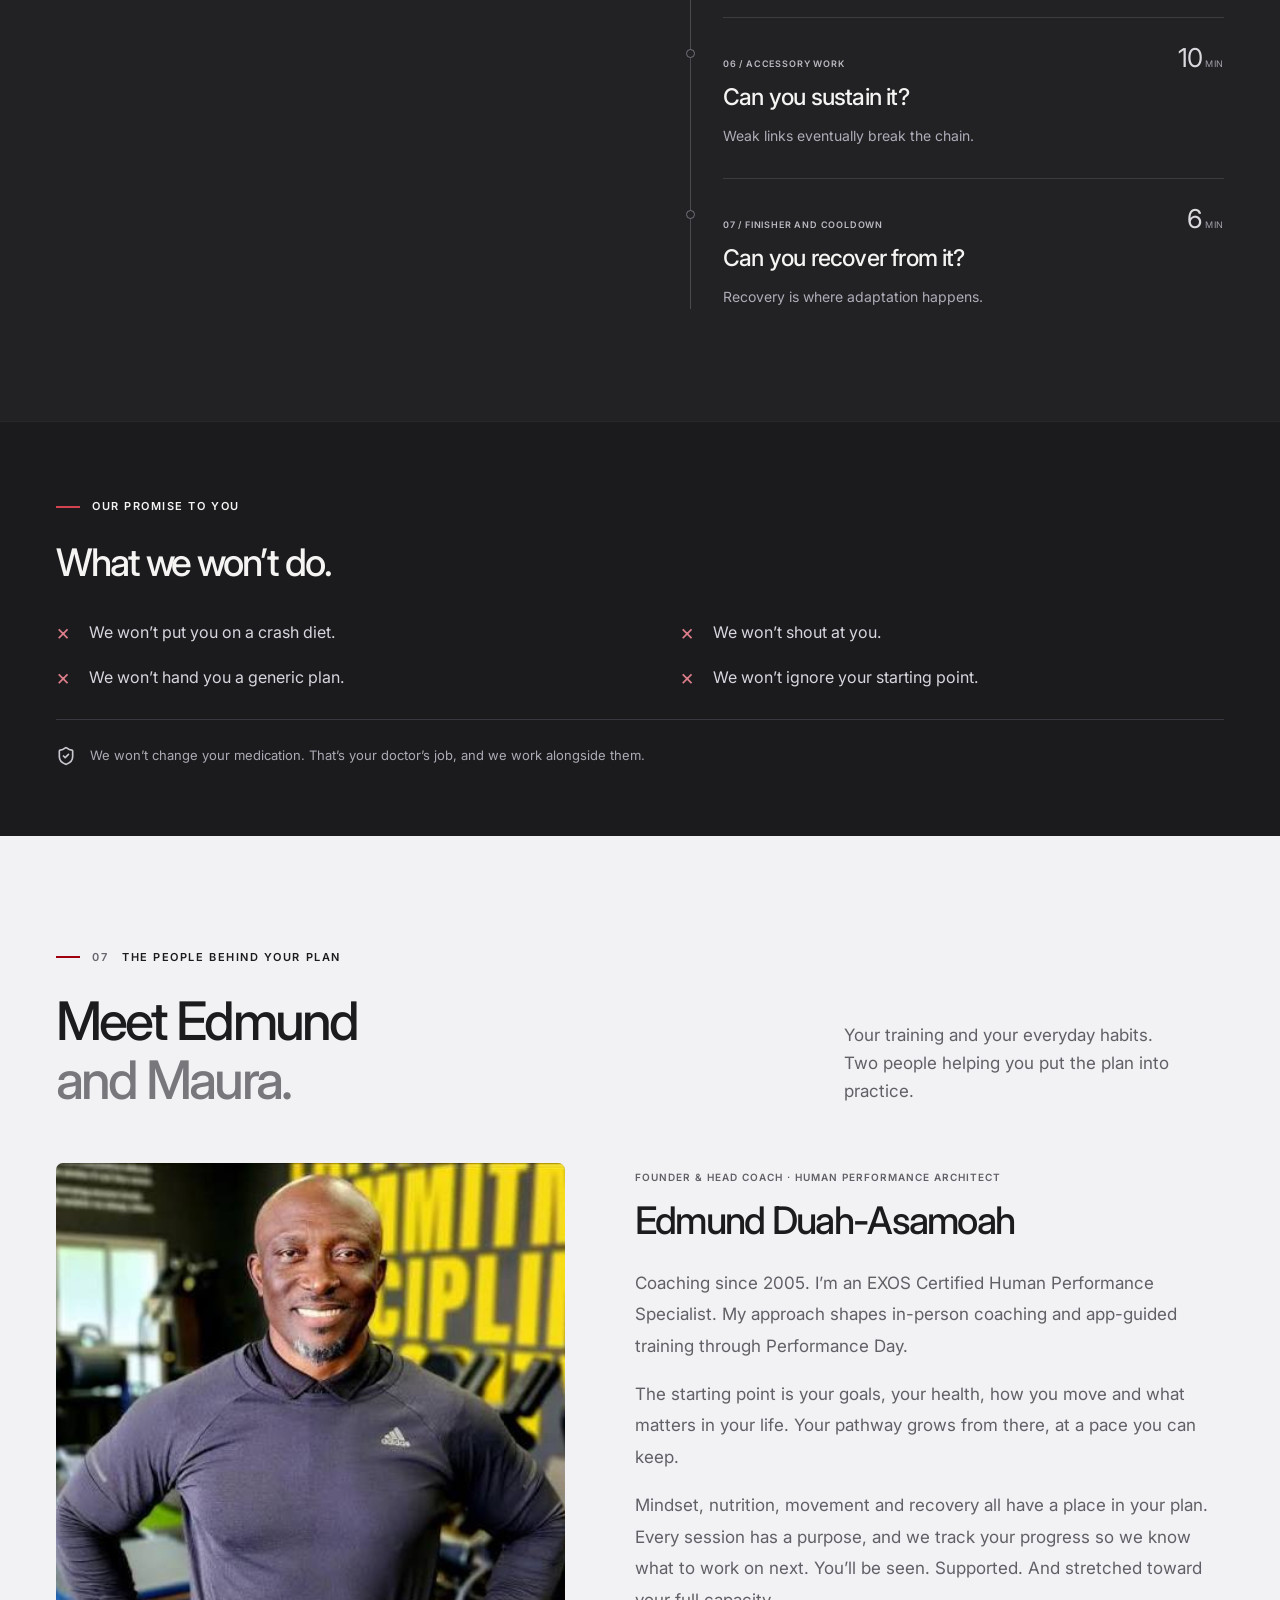
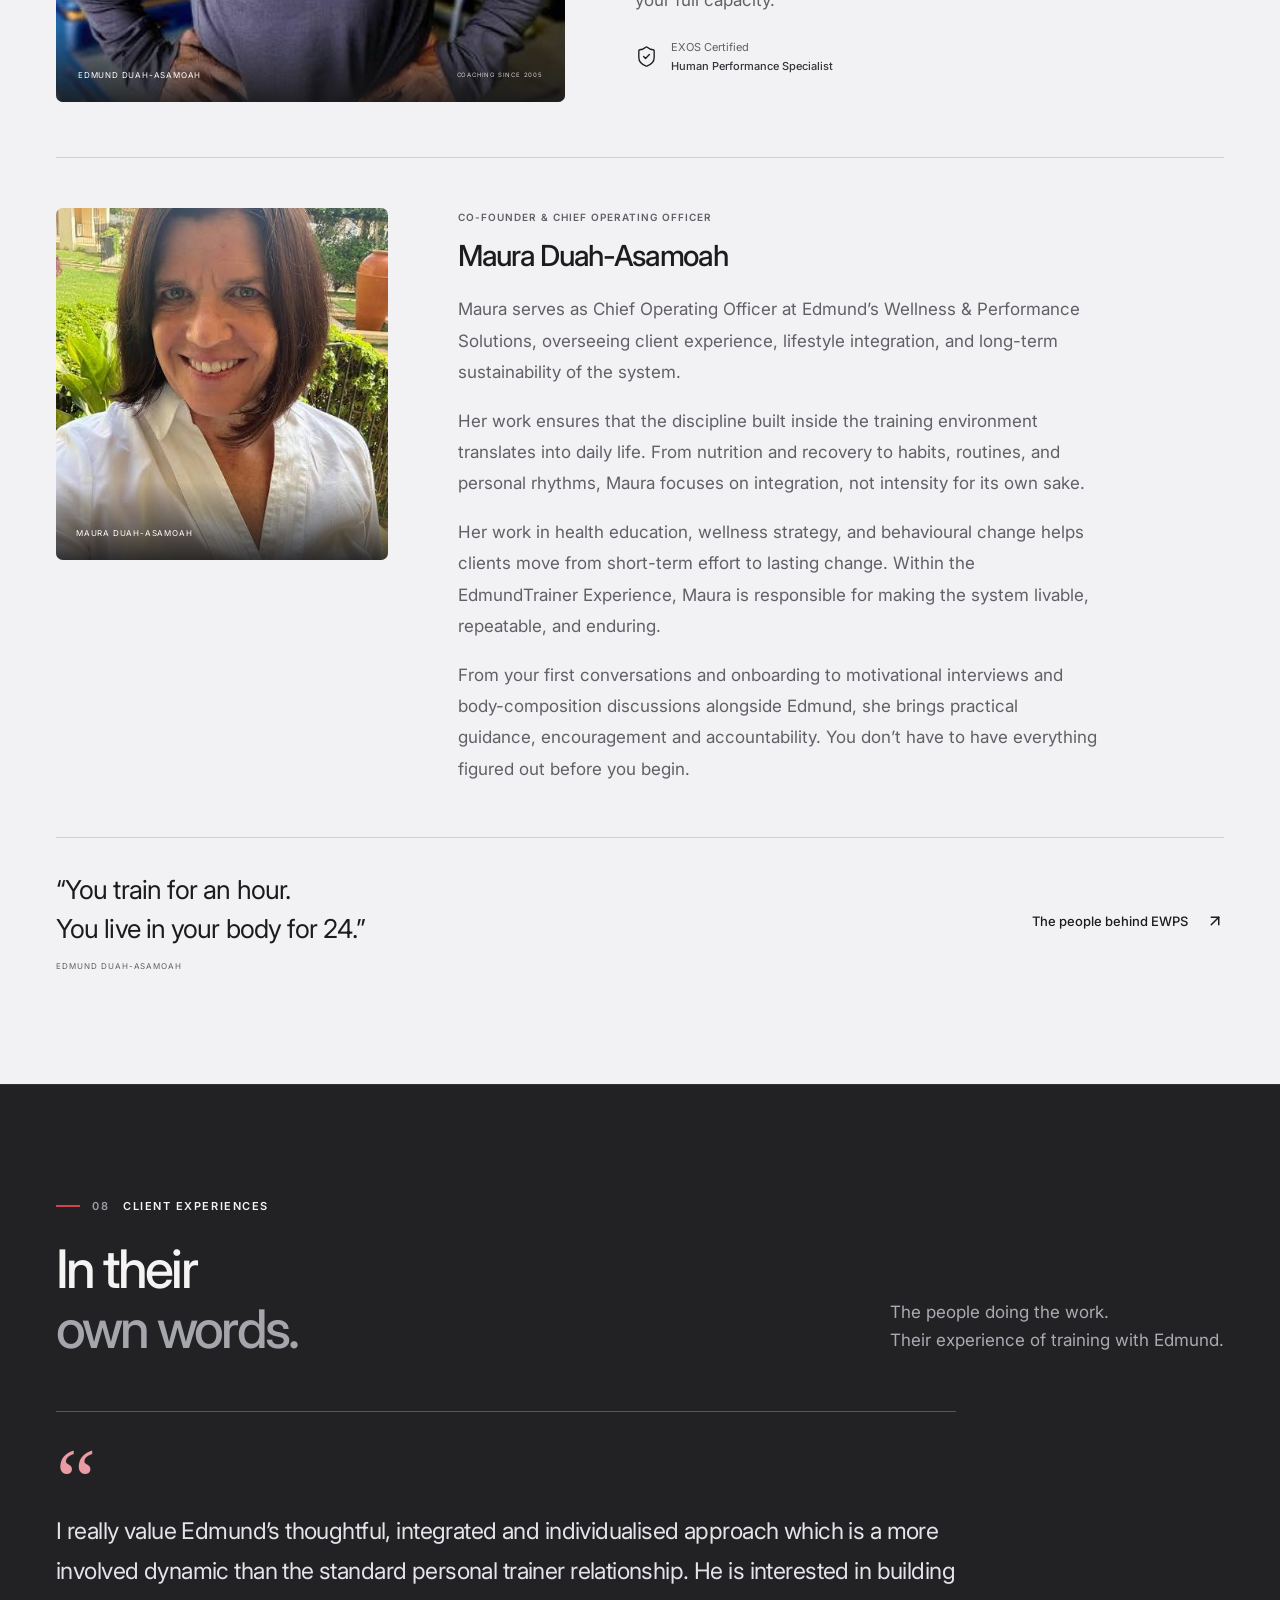
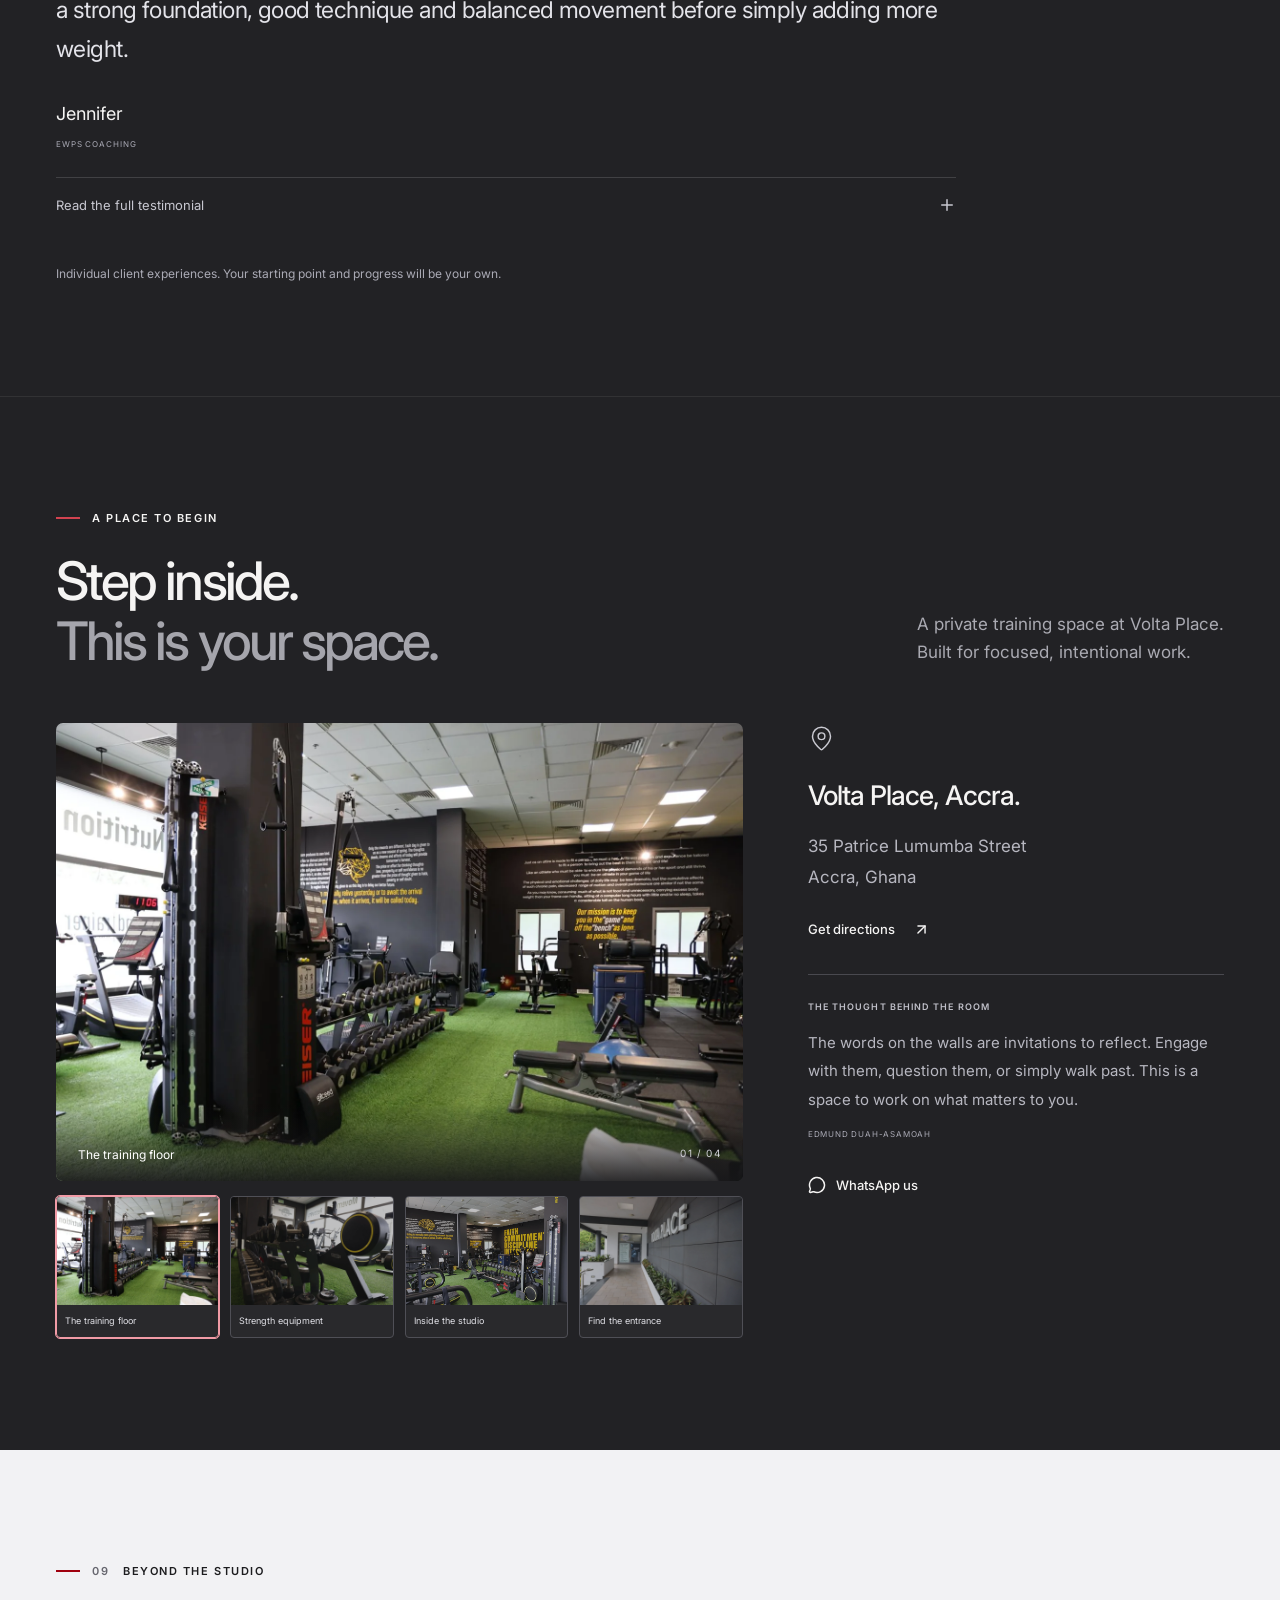
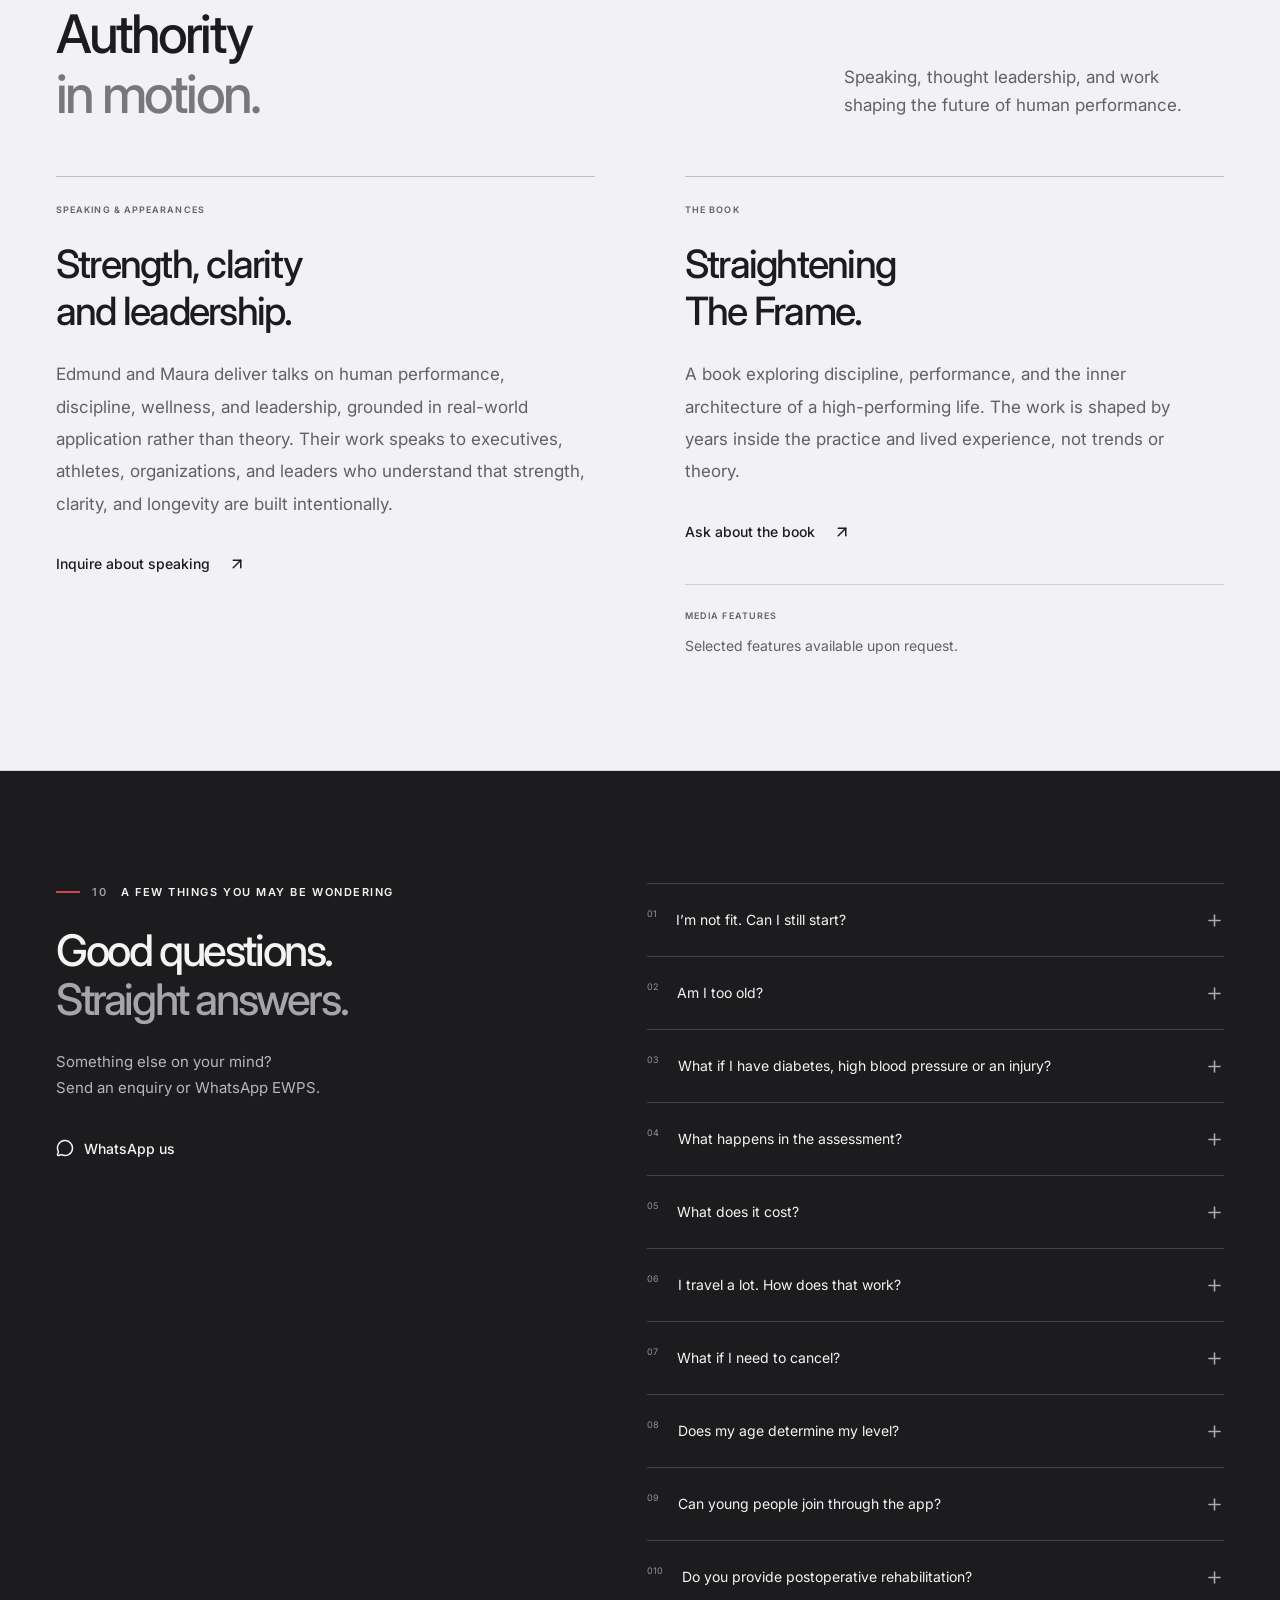
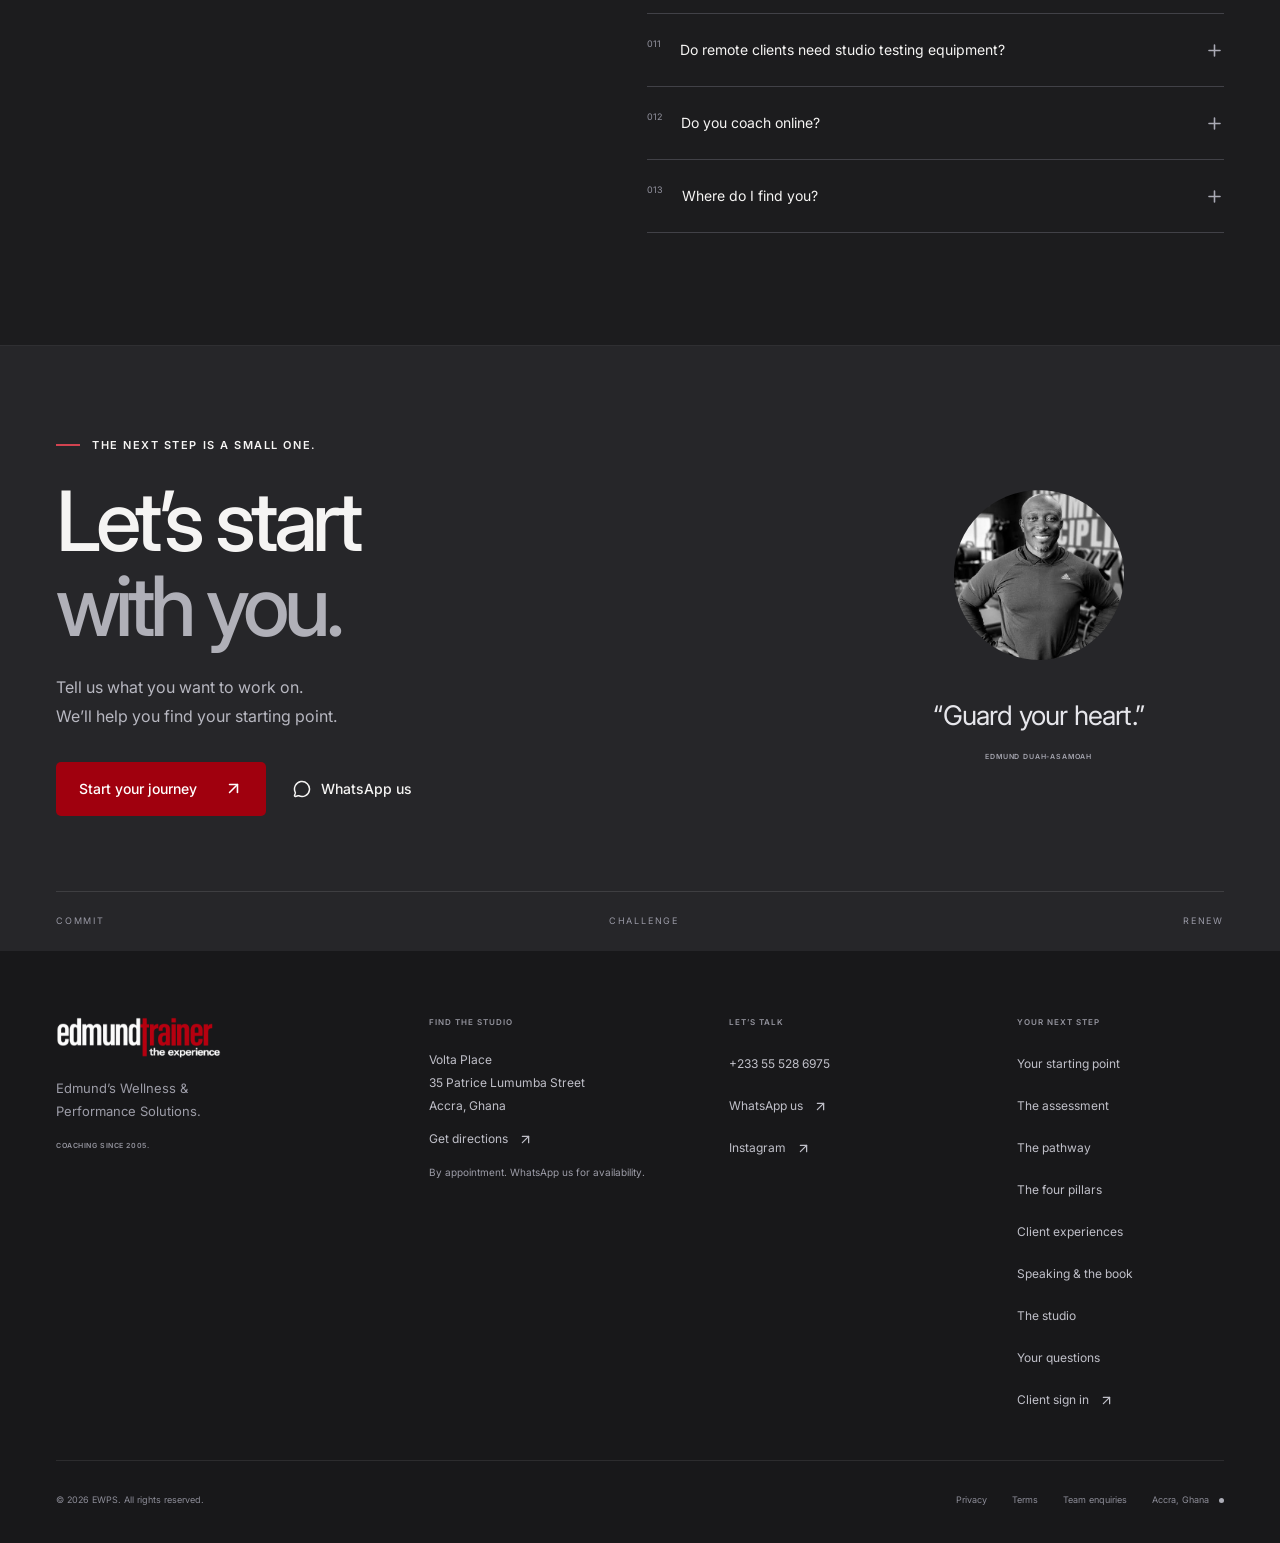
==== commit 9f3b63e5: "Remove unnamed testimonial and show assessment price after journey click" ====
--- a/index.html
+++ b/index.html
@@ -19,7 +19,7 @@
 <link rel="manifest" href="manifest.webmanifest">
 <link rel="icon" href="icon.png" type="image/png">
 <link rel="apple-touch-icon" href="icon.png">
-  <script type="module" crossorigin src="./assets/app-website-b7af372bf92f.js"></script>
+  <script type="module" crossorigin src="./assets/app-website-a6655ef3b28b.js"></script>
 </head>
 <body>
 <div id="root"></div>
